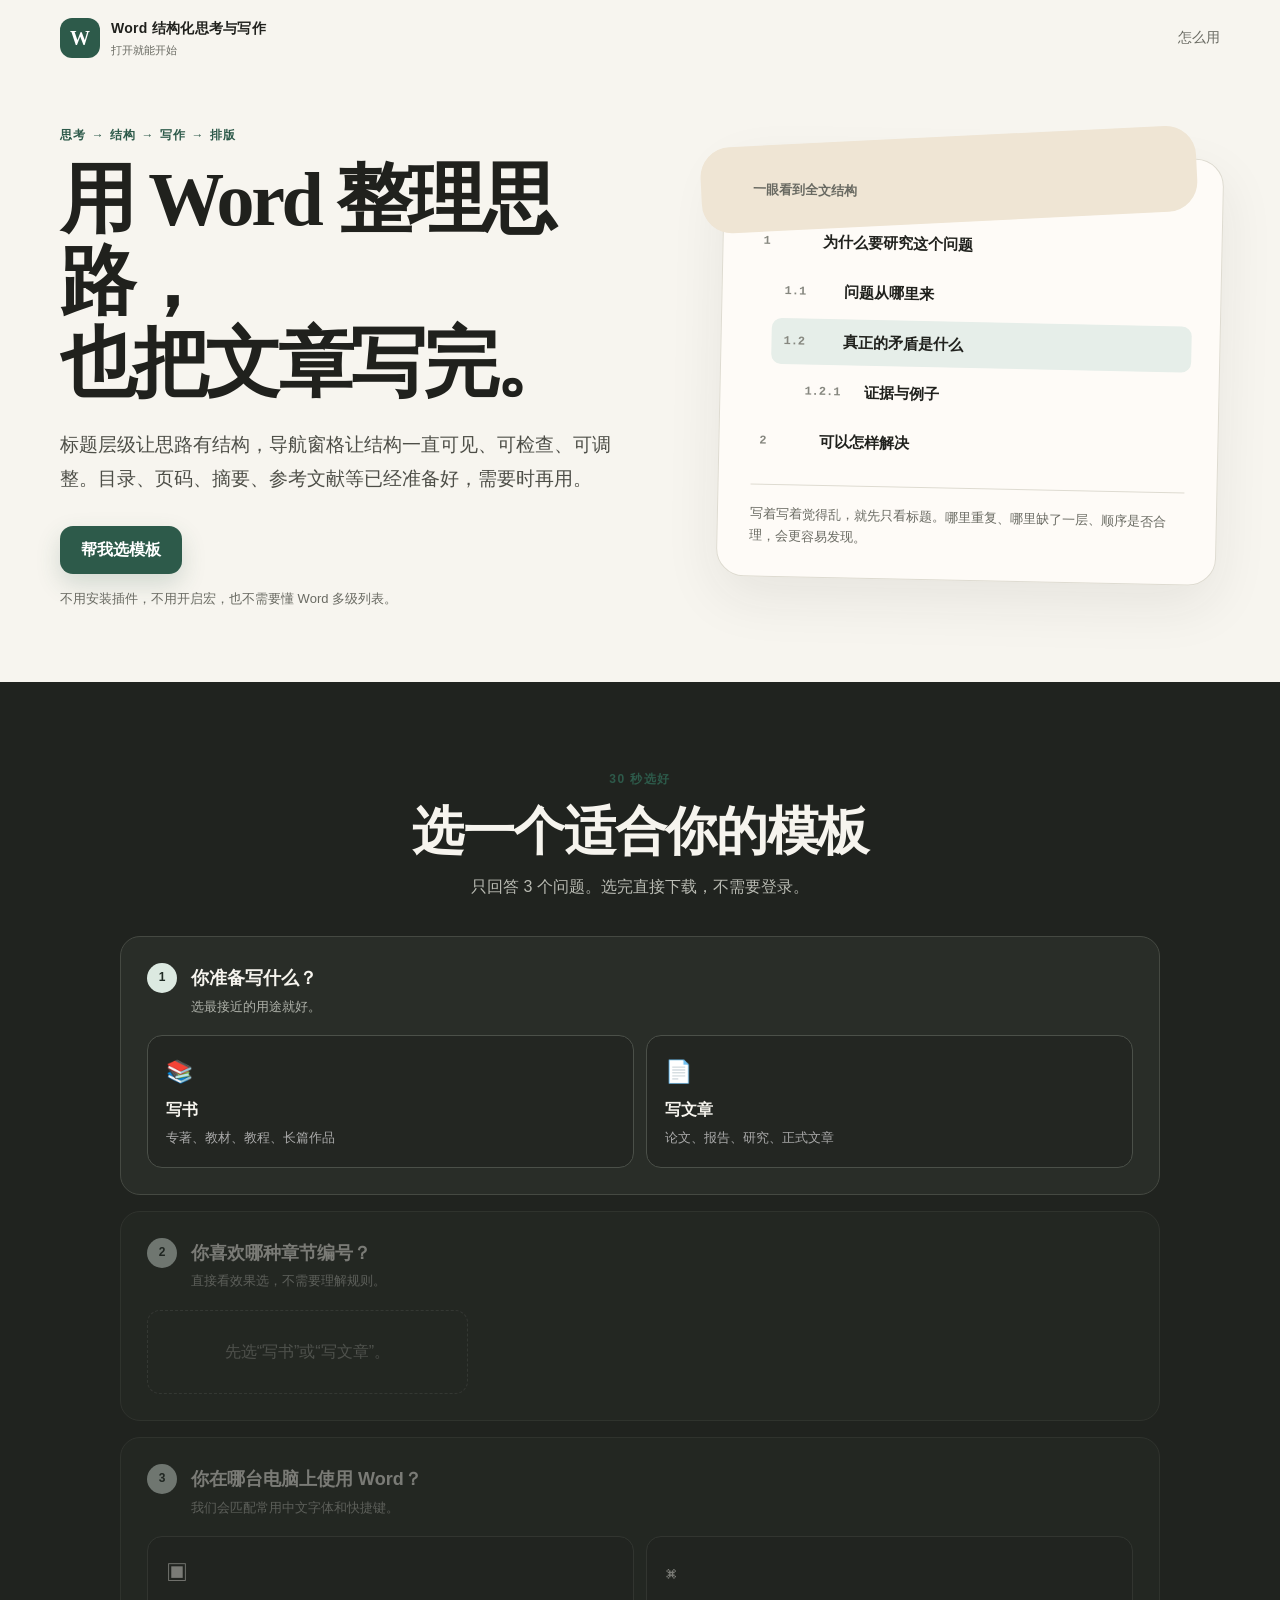
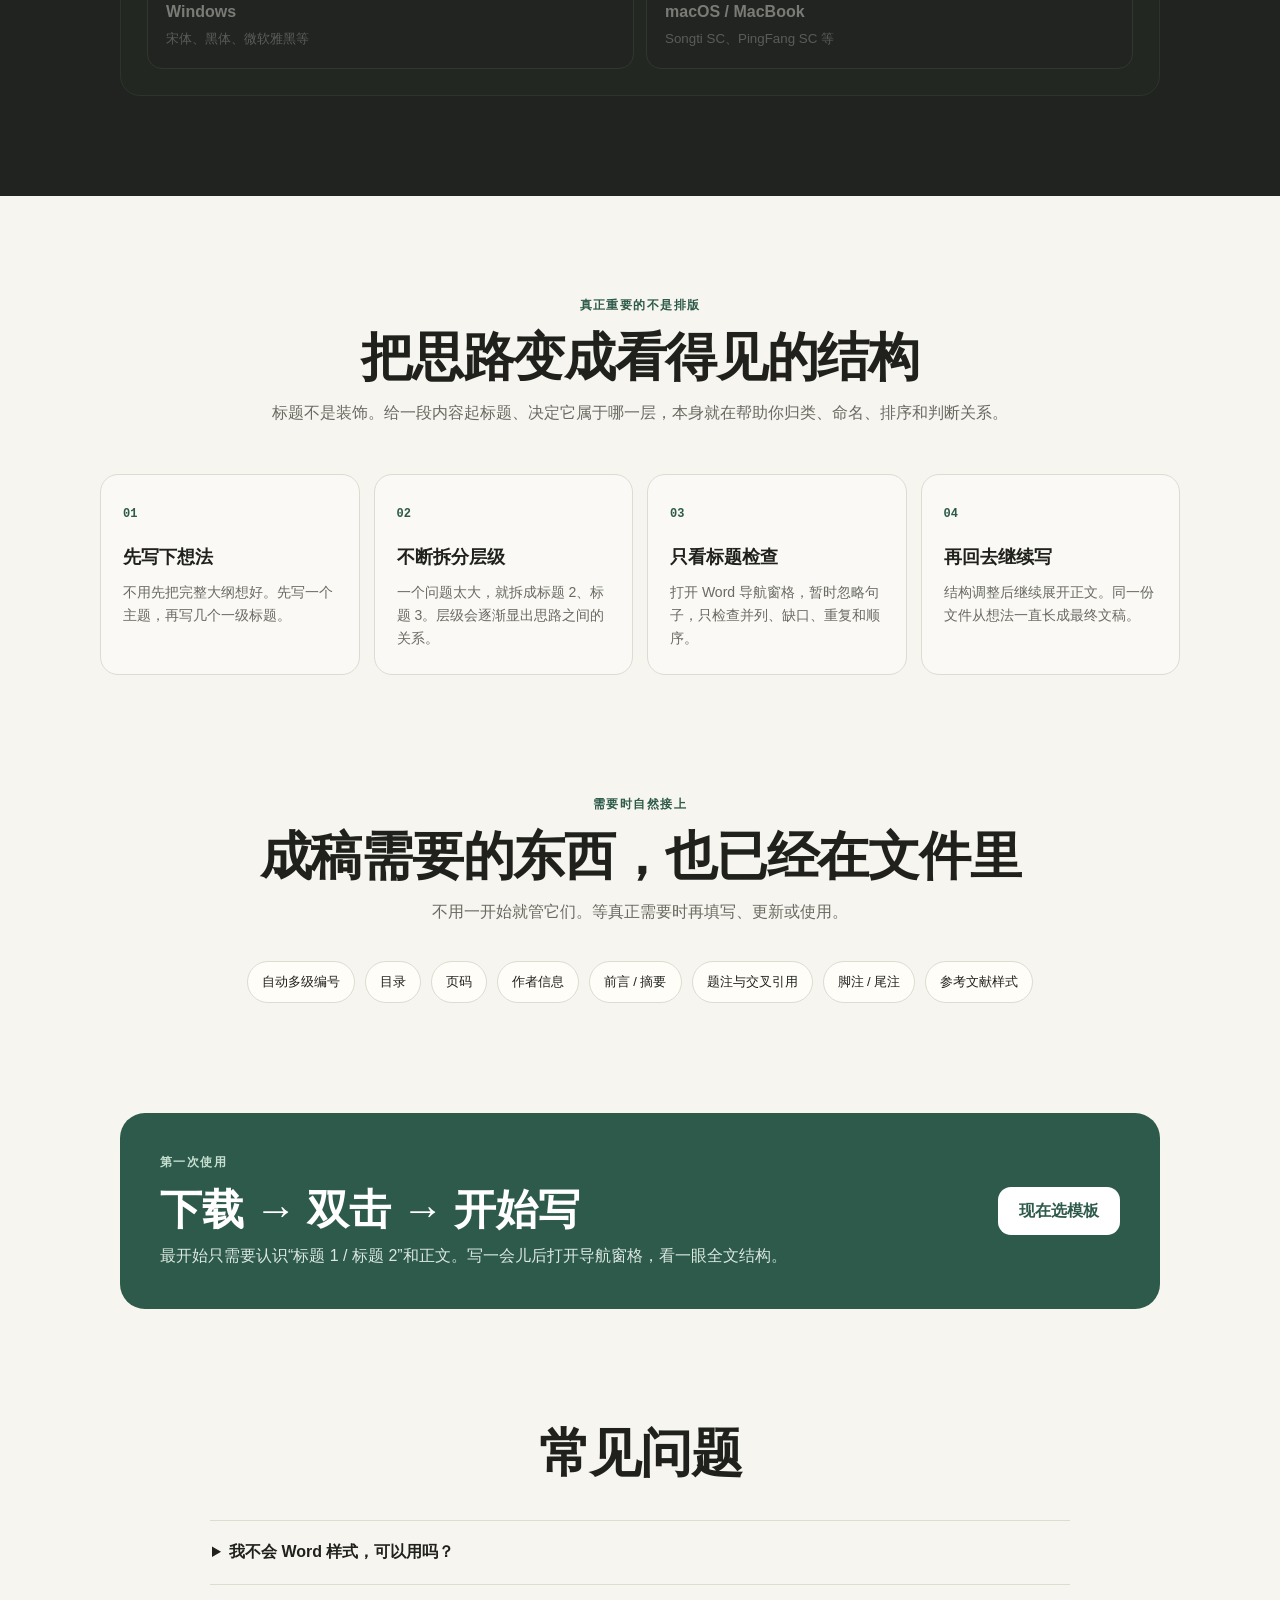
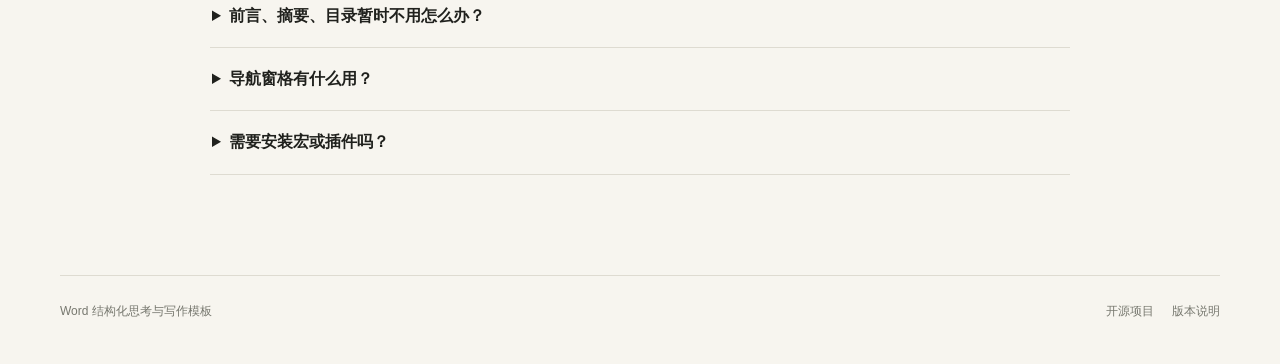
==== site/index.html @ b45fbf21 "Polish ordinary-user homepage layout Keep the homepage focused on one primary action, tighten the he" ====
<!doctype html>
<html lang="zh-CN">
<head>
  <meta charset="utf-8" />
  <meta name="viewport" content="width=device-width, initial-scale=1" />
  <meta name="description" content="用 Word 标题层级组织思路，用导航窗格看清全文结构。选择适合你的中文 Word 写作模板，下载后双击即可使用。" />
  <meta name="theme-color" content="#f7f5ef" />
  <title>Word 结构化思考与写作</title>
  <link rel="stylesheet" href="./styles.css" />
</head>
<body>
  <a class="skip" href="#chooser">跳到模板选择</a>
  <header class="topbar">
    <a class="brand" href="./" aria-label="Word 结构化思考与写作首页">
      <span class="brand-mark">W</span>
      <span><strong>Word 结构化思考与写作</strong><small>打开就能开始</small></span>
    </a>
    <a class="top-link" href="#how">怎么用</a>
  </header>

  <main>
    <section class="hero">
      <div class="hero-copy">
        <p class="eyebrow">思考 → 结构 → 写作 → 排版</p>
        <h1>用 Word 整理思路，<br />也把文章写完。</h1>
        <p class="lead">标题层级让思路有结构，导航窗格让结构一直可见、可检查、可调整。目录、页码、摘要、参考文献等已经准备好，需要时再用。</p>
        <div class="hero-actions">
          <a class="btn primary" href="#chooser">帮我选模板</a>
        </div>
        <p class="micro">不用安装插件，不用开启宏，也不需要懂 Word 多级列表。</p>
      </div>
      <div class="thought-card" aria-label="标题层级示意">
        <div class="tree-title">一眼看到全文结构</div>
        <div class="tree-row level-1"><span>1</span><b>为什么要研究这个问题</b></div>
        <div class="tree-row level-2"><span>1.1</span><b>问题从哪里来</b></div>
        <div class="tree-row level-2 active"><span>1.2</span><b>真正的矛盾是什么</b></div>
        <div class="tree-row level-3"><span>1.2.1</span><b>证据与例子</b></div>
        <div class="tree-row level-1"><span>2</span><b>可以怎样解决</b></div>
        <p>写着写着觉得乱，就先只看标题。哪里重复、哪里缺了一层、顺序是否合理，会更容易发现。</p>
      </div>
    </section>

    <section class="chooser-wrap" id="chooser">
      <div class="section-head">
        <p class="eyebrow">30 秒选好</p>
        <h2>选一个适合你的模板</h2>
        <p>只回答 3 个问题。选完直接下载，不需要登录。</p>
      </div>

      <div class="chooser">
        <section class="step" id="stepType">
          <div class="step-head"><span class="step-no">1</span><div><h3>你准备写什么？</h3><p>选最接近的用途就好。</p></div></div>
          <div class="choice-grid two" id="typeChoices">
            <button class="choice" type="button" data-type="book" aria-pressed="false"><span class="icon">📚</span><strong>写书</strong><small>专著、教材、教程、长篇作品</small></button>
            <button class="choice" type="button" data-type="article" aria-pressed="false"><span class="icon">📄</span><strong>写文章</strong><small>论文、报告、研究、正式文章</small></button>
          </div>
        </section>

        <section class="step locked" id="stepScheme" aria-disabled="true" inert>
          <div class="step-head"><span class="step-no">2</span><div><h3>你喜欢哪种章节编号？</h3><p>直接看效果选，不需要理解规则。</p></div></div>
          <div class="scheme-grid" id="schemeChoices"><div class="placeholder">先选“写书”或“写文章”。</div></div>
        </section>

        <section class="step locked" id="stepOs" aria-disabled="true" inert>
          <div class="step-head"><span class="step-no">3</span><div><h3>你在哪台电脑上使用 Word？</h3><p id="osHint">我们会匹配常用中文字体和快捷键。</p></div></div>
          <div class="choice-grid two" id="osChoices">
            <button class="choice" type="button" data-os="windows" aria-pressed="false" disabled><span class="icon">▣</span><strong>Windows</strong><small>宋体、黑体、微软雅黑等</small></button>
            <button class="choice" type="button" data-os="macos" aria-pressed="false" disabled><span class="icon">⌘</span><strong>macOS / MacBook</strong><small>Songti SC、PingFang SC 等</small></button>
          </div>
        </section>

        <section class="result" id="result" hidden aria-live="polite">
          <div class="result-copy">
            <p class="eyebrow">选好了</p>
            <h3 id="resultTitle"></h3>
            <p class="number-example" id="resultExample"></p>
            <p id="resultDesc"></p>
            <div class="result-actions">
              <a class="btn primary" id="templateDownload" href="#">下载这个模板</a>
              <a class="btn quiet" id="packageDownload" href="#">下载整包</a>
            </div>
            <p class="micro">下载 `.dotx` 后双击，Word 会据此创建一份新的文档，原模板不会被改动。</p>
            <button class="reset" id="resetBtn" type="button">重新选择</button>
          </div>
          <div class="preview"><img id="resultImage" alt="所选编号方式预览" /></div>
        </section>
      </div>
    </section>

    <section class="value" id="how">
      <div class="section-head compact">
        <p class="eyebrow">真正重要的不是排版</p>
        <h2>把思路变成看得见的结构</h2>
        <p>标题不是装饰。给一段内容起标题、决定它属于哪一层，本身就在帮助你归类、命名、排序和判断关系。</p>
      </div>
      <div class="value-grid">
        <article><span>01</span><h3>先写下想法</h3><p>不用先把完整大纲想好。先写一个主题，再写几个一级标题。</p></article>
        <article><span>02</span><h3>不断拆分层级</h3><p>一个问题太大，就拆成标题 2、标题 3。层级会逐渐显出思路之间的关系。</p></article>
        <article><span>03</span><h3>只看标题检查</h3><p>打开 Word 导航窗格，暂时忽略句子，只检查并列、缺口、重复和顺序。</p></article>
        <article><span>04</span><h3>再回去继续写</h3><p>结构调整后继续展开正文。同一份文件从想法一直长成最终文稿。</p></article>
      </div>
    </section>

    <section class="ready">
      <div class="section-head compact">
        <p class="eyebrow">需要时自然接上</p>
        <h2>成稿需要的东西，也已经在文件里</h2>
        <p>不用一开始就管它们。等真正需要时再填写、更新或使用。</p>
      </div>
      <div class="pill-grid">
        <span>自动多级编号</span><span>目录</span><span>页码</span><span>作者信息</span><span>前言 / 摘要</span><span>题注与交叉引用</span><span>脚注 / 尾注</span><span>参考文献样式</span>
      </div>
    </section>

    <section class="start">
      <div class="start-card">
        <div><p class="eyebrow">第一次使用</p><h2>下载 → 双击 → 开始写</h2><p>最开始只需要认识“标题 1 / 标题 2”和正文。写一会儿后打开导航窗格，看一眼全文结构。</p></div>
        <a class="btn primary" href="#chooser">现在选模板</a>
      </div>
    </section>

    <section class="faq">
      <div class="section-head compact"><h2>常见问题</h2></div>
      <details><summary>我不会 Word 样式，可以用吗？</summary><p>可以。模板已经预置标题层级、编号和正文样式。你可以从 Word 的“样式”区域选择标题 1、标题 2，也可以使用模板提供的快捷键。</p></details>
      <details><summary>前言、摘要、目录暂时不用怎么办？</summary><p>先放着即可，不会妨碍正文写作；不需要的文字内容也可以删除。它们采用不会挤进核心标题树的结构方式。</p></details>
      <details><summary>导航窗格有什么用？</summary><p>它会持续显示文档中的标题层级，让你不必来回翻几十页就能看到全局结构。在支持拖动重排的 Word 桌面版本中，还可以直接调整文档部分的位置。</p></details>
      <details><summary>需要安装宏或插件吗？</summary><p>不需要。模板使用 Word 原生 `.dotx` 格式，不包含 VBA 宏。</p></details>
    </section>
  </main>

  <footer>
    <span>Word 结构化思考与写作模板</span>
    <span class="footer-links"><a href="https://github.com/SeekerThinker/word-writing-templates" rel="noreferrer">开源项目</a><a href="https://github.com/SeekerThinker/word-writing-templates/releases/latest" rel="noreferrer">版本说明</a></span>
  </footer>

  <script src="./app.js"></script>
</body>
</html>
---- site/styles.css ----
:root {
  --bg: #f7f5ef;
  --paper: #fffdf8;
  --ink: #20211d;
  --muted: #696a62;
  --line: #dedbd1;
  --accent: #2d5a4a;
  --accent-soft: #e6eee9;
  --warm: #efe5d4;
  --shadow: 0 20px 55px rgba(38, 39, 33, .08);
  --radius: 22px;
}

* { box-sizing: border-box; }
html { scroll-behavior: smooth; }
body {
  margin: 0;
  color: var(--ink);
  background: var(--bg);
  font-family: -apple-system, BlinkMacSystemFont, "Segoe UI", "PingFang SC", "Hiragino Sans GB", "Microsoft YaHei", sans-serif;
  line-height: 1.65;
  -webkit-font-smoothing: antialiased;
}
a { color: inherit; }
button, a { -webkit-tap-highlight-color: transparent; }
button { font: inherit; color: inherit; }

.skip {
  position: absolute;
  left: -9999px;
  top: 8px;
  z-index: 20;
  padding: 8px 12px;
  border-radius: 8px;
  background: var(--ink);
  color: white;
}
.skip:focus { left: 8px; }

.topbar {
  width: min(1160px, calc(100% - 40px));
  margin: 0 auto;
  min-height: 76px;
  display: flex;
  align-items: center;
  justify-content: space-between;
  gap: 24px;
}
.brand {
  display: inline-flex;
  align-items: center;
  gap: 11px;
  text-decoration: none;
}
.brand-mark {
  width: 40px;
  height: 40px;
  display: grid;
  place-items: center;
  border-radius: 12px;
  background: var(--accent);
  color: white;
  font: 700 20px/1 Georgia, serif;
}
.brand strong, .brand small { display: block; }
.brand strong { font-size: 14px; letter-spacing: .02em; }
.brand small { color: var(--muted); font-size: 11px; margin-top: 1px; }
.top-link { color: var(--muted); text-decoration: none; font-size: 14px; }
.top-link:hover { color: var(--ink); }

main { overflow: hidden; }
.hero {
  width: min(1160px, calc(100% - 40px));
  margin: 42px auto 64px;
  min-height: 500px;
  display: grid;
  grid-template-columns: minmax(0, 1.08fr) minmax(380px, .92fr);
  gap: 72px;
  align-items: center;
}
.eyebrow {
  margin: 0 0 12px;
  color: var(--accent);
  font-size: 12px;
  font-weight: 750;
  letter-spacing: .12em;
  text-transform: uppercase;
}
h1, h2, h3, p { margin-top: 0; }
h1 {
  margin-bottom: 24px;
  font-family: Georgia, "Songti SC", "STSong", serif;
  font-size: clamp(46px, 6vw, 76px);
  line-height: 1.08;
  letter-spacing: -.045em;
  font-weight: 650;
}
.lead {
  max-width: 660px;
  margin-bottom: 30px;
  color: #4d4e47;
  font-size: 19px;
  line-height: 1.8;
}
.hero-actions, .result-actions {
  display: flex;
  flex-wrap: wrap;
  gap: 12px;
  align-items: center;
}
.btn {
  display: inline-flex;
  align-items: center;
  justify-content: center;
  min-height: 48px;
  padding: 0 20px;
  border-radius: 13px;
  border: 1px solid transparent;
  font-weight: 700;
  text-decoration: none;
  transition: transform .16s ease, box-shadow .16s ease, background .16s ease;
}
.btn:hover { transform: translateY(-1px); }
.btn.primary { background: var(--accent); color: white; box-shadow: 0 10px 25px rgba(45, 90, 74, .18); }
.btn.quiet { border-color: var(--line); background: rgba(255,255,255,.45); }
.micro { margin: 14px 0 0; color: var(--muted); font-size: 13px; }

.thought-card {
  position: relative;
  padding: 28px;
  border: 1px solid var(--line);
  border-radius: 28px;
  background: rgba(255,253,248,.86);
  box-shadow: var(--shadow);
  transform: rotate(1.2deg);
}
.thought-card::before {
  content: "";
  position: absolute;
  inset: -18px 26px auto -24px;
  height: 86px;
  border-radius: 30px;
  background: var(--warm);
  z-index: -1;
  transform: rotate(-4deg);
}
.tree-title { margin-bottom: 18px; color: var(--muted); font-size: 13px; font-weight: 700; }
.tree-row {
  display: grid;
  grid-template-columns: 52px 1fr;
  gap: 8px;
  align-items: center;
  min-height: 46px;
  padding: 5px 12px;
  margin: 4px 0;
  border-radius: 10px;
}
.tree-row span { color: #86877f; font: 600 12px/1.3 ui-monospace, SFMono-Regular, Menlo, Consolas, monospace; }
.tree-row b { font-size: 15px; font-weight: 650; }
.tree-row.level-2 { margin-left: 22px; }
.tree-row.level-3 { margin-left: 44px; }
.tree-row.active { background: var(--accent-soft); }
.thought-card > p { margin: 20px 4px 2px; padding-top: 18px; border-top: 1px solid var(--line); color: var(--muted); font-size: 13px; }

.chooser-wrap {
  padding: 88px 20px 100px;
  background: #20231f;
  color: #f6f4ee;
}
.section-head { width: min(1000px, 100%); margin: 0 auto 36px; text-align: center; }
.section-head h2 {
  margin-bottom: 12px;
  font-family: Georgia, "Songti SC", "STSong", serif;
  font-size: clamp(34px, 5vw, 52px);
  line-height: 1.15;
  letter-spacing: -.025em;
}
.section-head > p:last-child { color: #b9bbb3; }
.section-head.compact { width: min(820px, 100%); }
.value .section-head > p:last-child, .ready .section-head > p:last-child, .faq .section-head > p:last-child { color: var(--muted); }

.chooser {
  width: min(1040px, 100%);
  margin: 0 auto;
  display: grid;
  gap: 16px;
}
.step, .result {
  padding: 26px;
  border: 1px solid #454942;
  border-radius: 20px;
  background: #292d28;
}
.step.locked { opacity: .42; }
.step.locked button:disabled { opacity: 1; cursor: default; }
.step-head { display: flex; gap: 14px; align-items: flex-start; margin-bottom: 18px; }
.step-no {
  width: 30px; height: 30px; flex: 0 0 30px;
  display: grid; place-items: center;
  border-radius: 50%;
  color: #1f2a24; background: #dce9e1;
  font-weight: 800; font-size: 12px;
}
.step-head h3 { margin: 1px 0 2px; font-size: 18px; }
.step-head p { margin: 0; color: #aeb1a9; font-size: 13px; }
.choice-grid { display: grid; gap: 12px; }
.choice-grid.two { grid-template-columns: repeat(2, 1fr); }
.choice {
  min-height: 104px;
  padding: 18px;
  border: 1px solid #4b5049;
  border-radius: 15px;
  background: #232622;
  text-align: left;
  cursor: pointer;
}
.choice:hover { border-color: #748279; }
.choice.selected { border-color: #a8cbb9; background: #2e3b34; box-shadow: inset 0 0 0 1px #a8cbb9; }
.choice .icon { display: block; margin-bottom: 7px; font-size: 22px; }
.choice strong, .choice small { display: block; }
.choice small { color: #aaa; margin-top: 3px; }

.scheme-grid { display: grid; grid-template-columns: repeat(3, 1fr); gap: 12px; }
.scheme {
  position: relative;
  overflow: hidden;
  padding: 0;
  border: 1px solid #4b5049;
  border-radius: 15px;
  background: #232622;
  text-align: left;
  cursor: pointer;
}
.scheme:hover { border-color: #748279; }
.scheme.selected { border-color: #a8cbb9; box-shadow: inset 0 0 0 1px #a8cbb9; }
.scheme img { width: 100%; height: 150px; object-fit: cover; object-position: top; display: block; background: #fff; }
.scheme-copy { display: block; padding: 15px; }
.scheme strong, .scheme code, .scheme small { display: block; }
.scheme code { margin-top: 7px; color: #c5ddcf; font-size: 12px; white-space: normal; }
.scheme small { margin-top: 8px; color: #aaa; line-height: 1.5; }
.recommend {
  position: absolute; top: 10px; right: 10px; z-index: 2;
  padding: 3px 8px; border-radius: 999px;
  background: #2d5a4a; color: white; font-size: 10px; font-weight: 800;
}
.placeholder { padding: 28px; border: 1px dashed #51554f; border-radius: 13px; color: #8e918a; text-align: center; }

.result {
  display: grid;
  grid-template-columns: 1.15fr .85fr;
  gap: 30px;
  align-items: center;
  border-color: #708177;
  background: #313831;
}
.result[hidden] { display: none; }
.result h3 { margin-bottom: 8px; font-size: 28px; }
.number-example { color: #c9dfd3; font: 650 15px/1.5 ui-monospace, SFMono-Regular, Menlo, Consolas, monospace; }
.result-copy > p:not(.eyebrow):not(.number-example):not(.micro) { color: #ccd0c8; }
.result .btn.primary { background: #e7f0ea; color: #213027; box-shadow: none; }
.result .btn.quiet { color: white; border-color: #68736b; background: transparent; }
.preview { overflow: hidden; border-radius: 15px; background: white; }
.preview img { display: block; width: 100%; max-height: 300px; object-fit: cover; object-position: top; }
.reset { margin-top: 18px; padding: 0; border: 0; background: transparent; color: #aeb6b0; cursor: pointer; text-decoration: underline; }

.value, .ready, .faq { padding: 100px 20px; }
.value-grid {
  width: min(1080px, 100%);
  margin: 48px auto 0;
  display: grid;
  grid-template-columns: repeat(4, 1fr);
  gap: 14px;
}
.value-grid article {
  padding: 24px 22px;
  border: 1px solid var(--line);
  border-radius: 18px;
  background: rgba(255,255,255,.34);
}
.value-grid article > span { color: var(--accent); font: 700 12px/1 ui-monospace, monospace; }
.value-grid h3 { margin: 18px 0 8px; font-size: 18px; }
.value-grid p { margin-bottom: 0; color: var(--muted); font-size: 14px; }

.ready { padding-top: 20px; }
.pill-grid {
  width: min(900px, 100%);
  margin: 34px auto 0;
  display: flex;
  flex-wrap: wrap;
  justify-content: center;
  gap: 10px;
}
.pill-grid span { padding: 9px 14px; border: 1px solid var(--line); border-radius: 999px; background: var(--paper); font-size: 13px; }

.start { padding: 10px 20px 100px; }
.start-card {
  width: min(1040px, 100%);
  margin: 0 auto;
  padding: 40px;
  display: flex;
  align-items: center;
  justify-content: space-between;
  gap: 32px;
  border-radius: 25px;
  background: var(--accent);
  color: white;
}
.start-card .eyebrow { color: #c6dfd3; }
.start-card h2 { margin-bottom: 8px; font: 650 clamp(28px, 4vw, 42px)/1.2 Georgia, "Songti SC", serif; }
.start-card p:last-child { max-width: 680px; margin-bottom: 0; color: #dbe8e1; }
.start-card .btn.primary { flex: 0 0 auto; background: white; color: var(--accent); box-shadow: none; }

.faq { padding-top: 15px; width: min(900px, 100%); margin: 0 auto; }
.faq details { border-top: 1px solid var(--line); }
.faq details:last-child { border-bottom: 1px solid var(--line); }
.faq summary { padding: 18px 2px; cursor: pointer; font-weight: 700; }
.faq details p { padding: 0 2px 18px; margin: 0; color: var(--muted); }

footer {
  width: min(1160px, calc(100% - 40px));
  margin: 0 auto;
  padding: 26px 0 42px;
  display: flex;
  justify-content: space-between;
  gap: 16px;
  border-top: 1px solid var(--line);
  color: #77786f;
  font-size: 12px;
}
.footer-links { display: flex; gap: 18px; }
.footer-links a { color: inherit; text-decoration: none; }
.footer-links a:hover { color: var(--ink); }

@media (max-width: 880px) {
  .hero { grid-template-columns: 1fr; gap: 36px; margin-top: 28px; margin-bottom: 52px; }
  .thought-card { transform: none; }
  .scheme-grid { grid-template-columns: 1fr; }
  .scheme { display: grid; grid-template-columns: 150px 1fr; }
  .scheme img { height: 100%; min-height: 130px; }
  .result { grid-template-columns: 1fr; }
  .value-grid { grid-template-columns: repeat(2, 1fr); }
}

@media (max-width: 600px) {
  .topbar { width: min(100% - 28px, 1160px); min-height: 68px; }
  .brand strong { font-size: 13px; }
  .top-link { display: none; }
  .hero { width: min(100% - 28px, 1160px); margin-bottom: 48px; }
  h1 { font-size: clamp(38px, 11.5vw, 45px); }
  .lead { font-size: 17px; }
  .hero-actions .btn { width: 100%; }
  .thought-card { padding: 20px 15px; }
  .tree-row { grid-template-columns: 45px 1fr; padding-left: 8px; padding-right: 8px; }
  .tree-row.level-2 { margin-left: 12px; }
  .tree-row.level-3 { margin-left: 24px; }
  .chooser-wrap, .value, .ready, .faq { padding-left: 14px; padding-right: 14px; }
  .step, .result { padding: 20px 15px; }
  .choice-grid.two { grid-template-columns: 1fr; }
  .scheme { grid-template-columns: 112px 1fr; }
  .scheme-copy { padding: 12px; }
  .value-grid { grid-template-columns: 1fr; }
  .start { padding-left: 14px; padding-right: 14px; }
  .start-card { padding: 28px 22px; align-items: stretch; flex-direction: column; }
  .start-card .btn { width: 100%; }
  footer { flex-direction: column; width: min(100% - 28px, 1160px); }
}

@media (prefers-reduced-motion: reduce) {
  html { scroll-behavior: auto; }
  *, *::before, *::after { transition: none !important; }
}
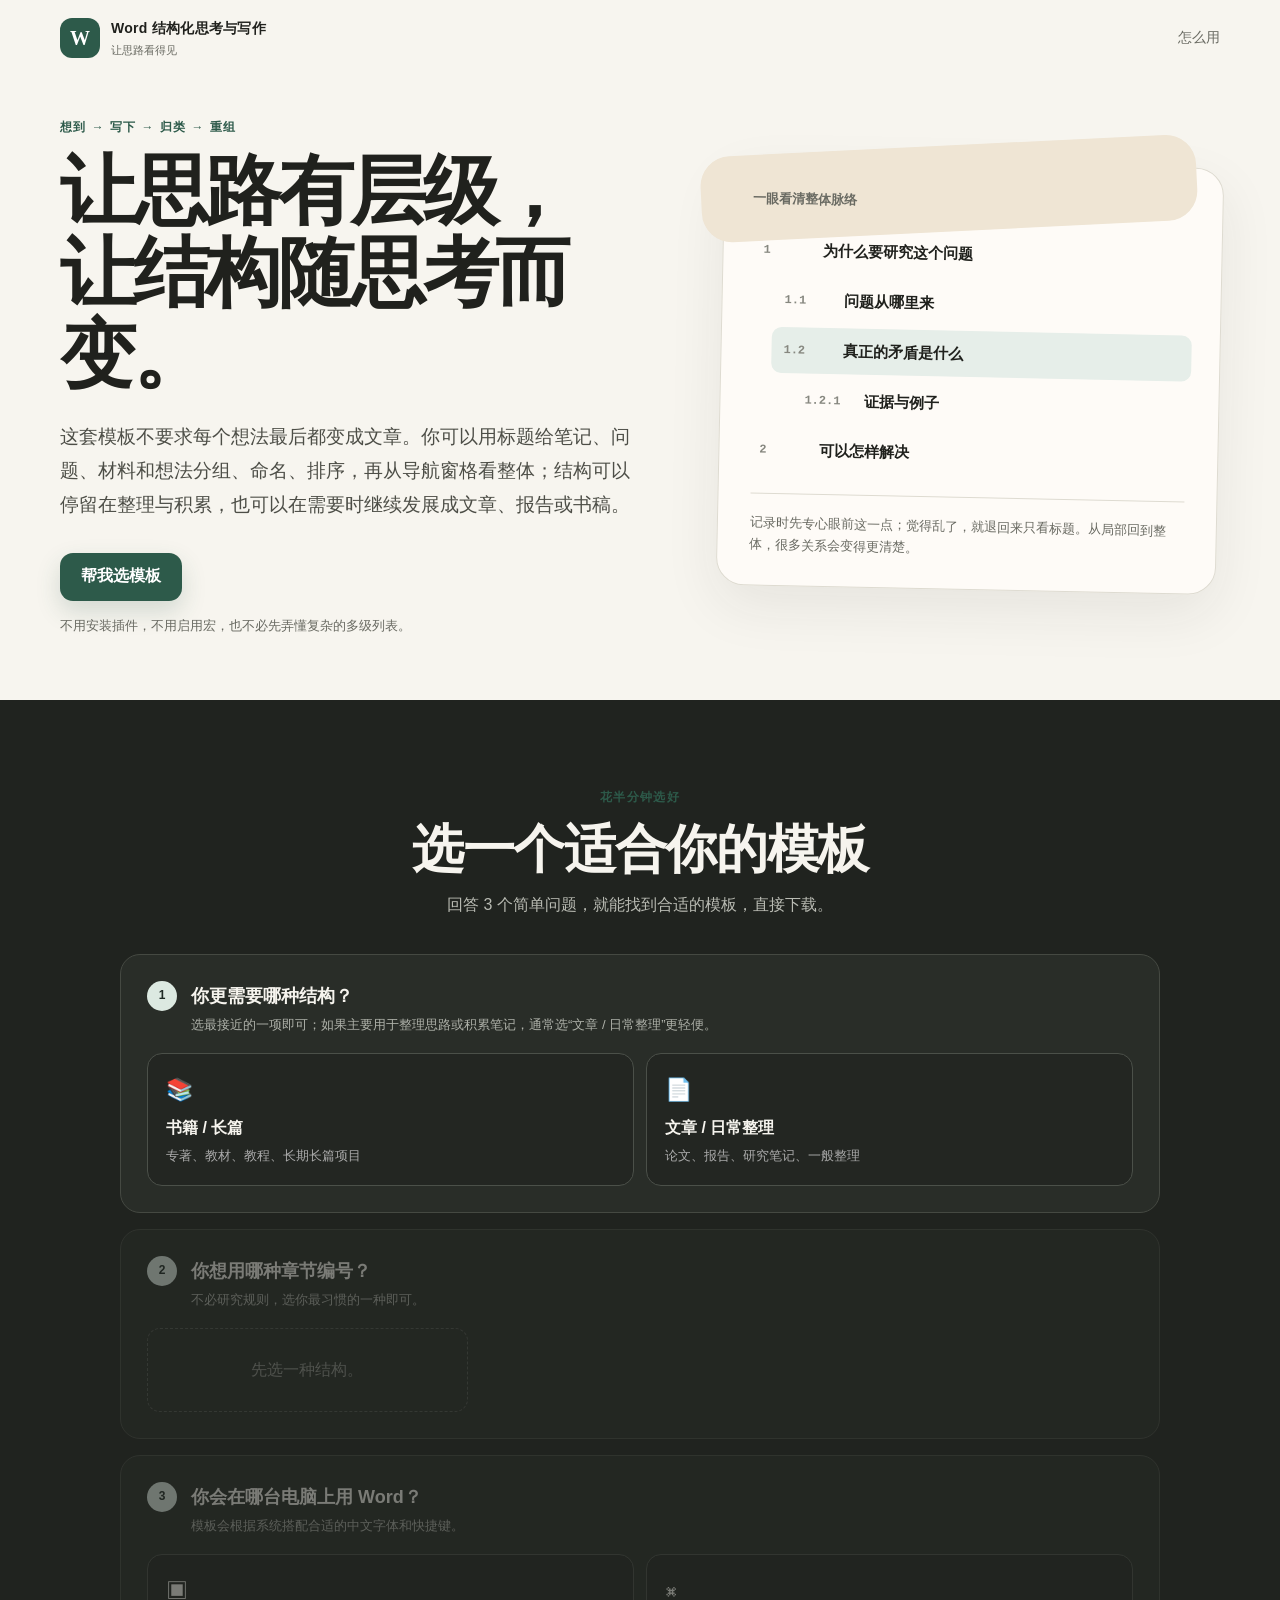
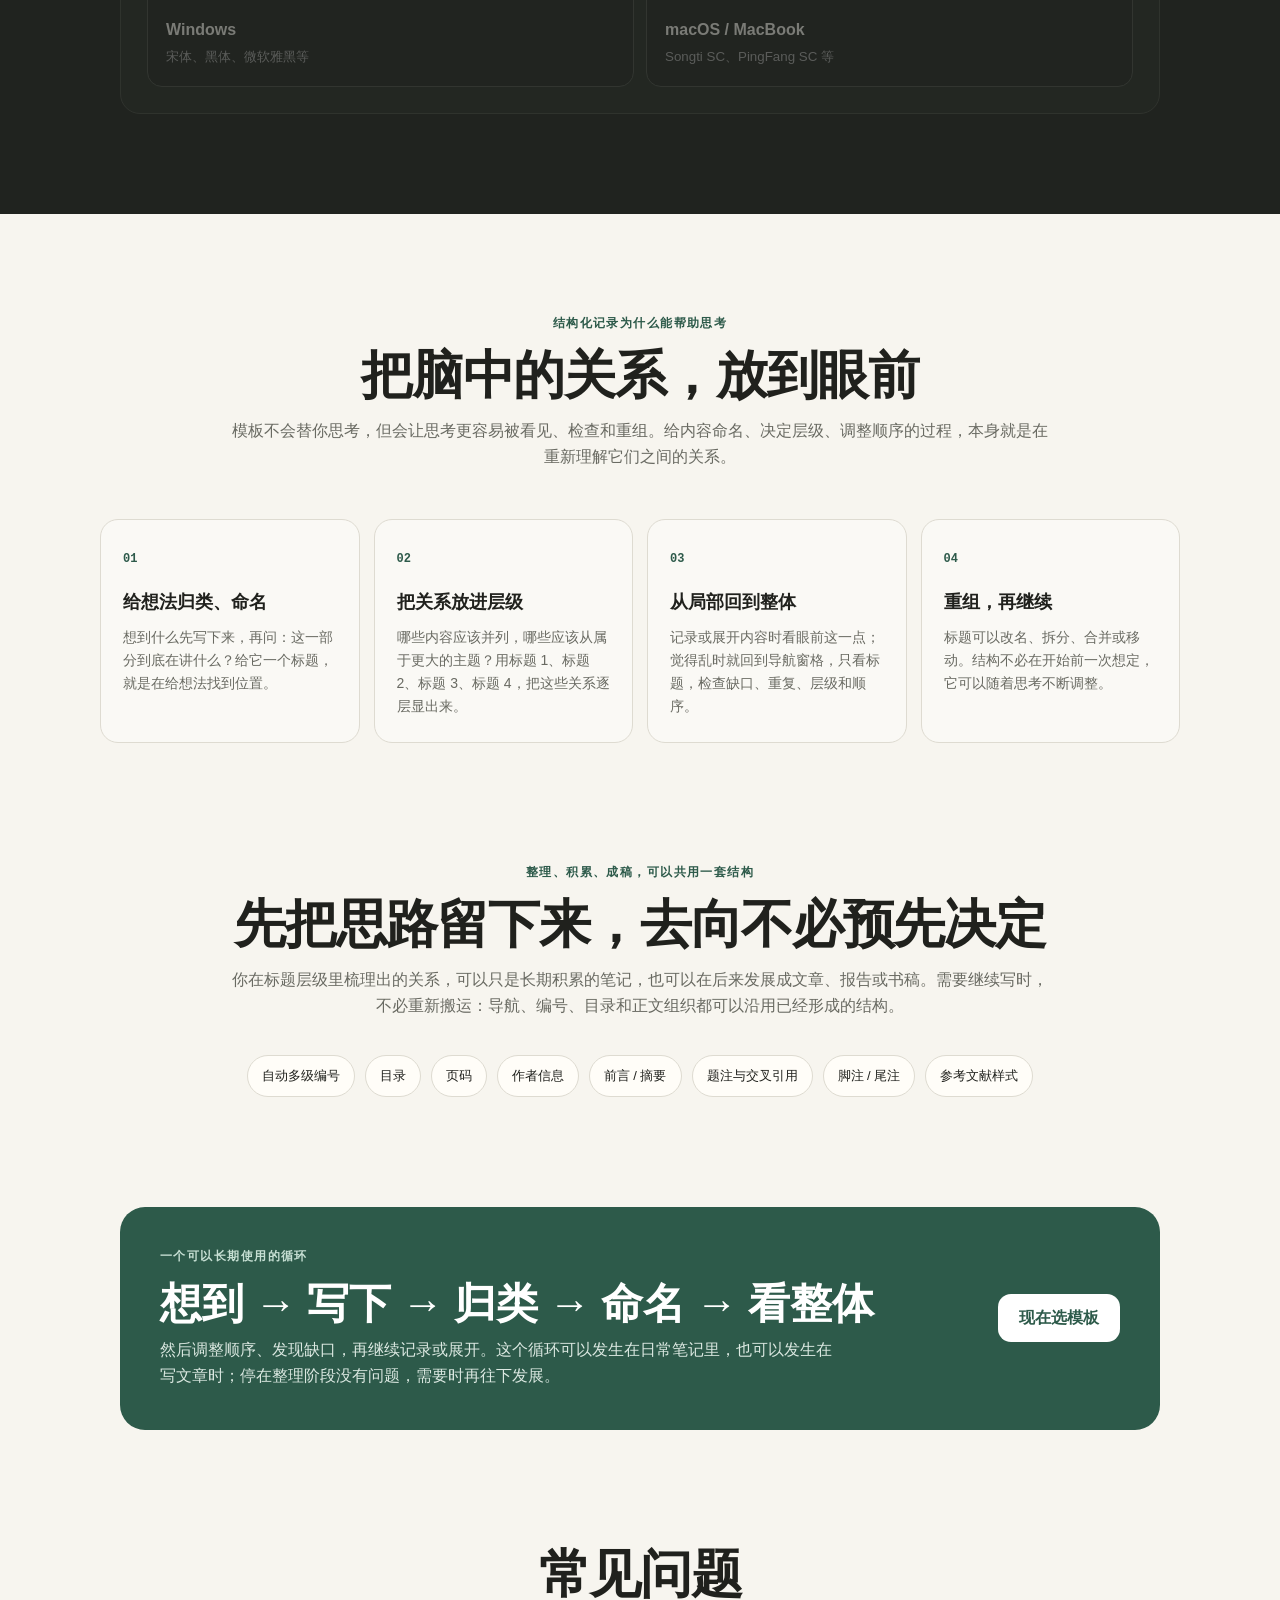
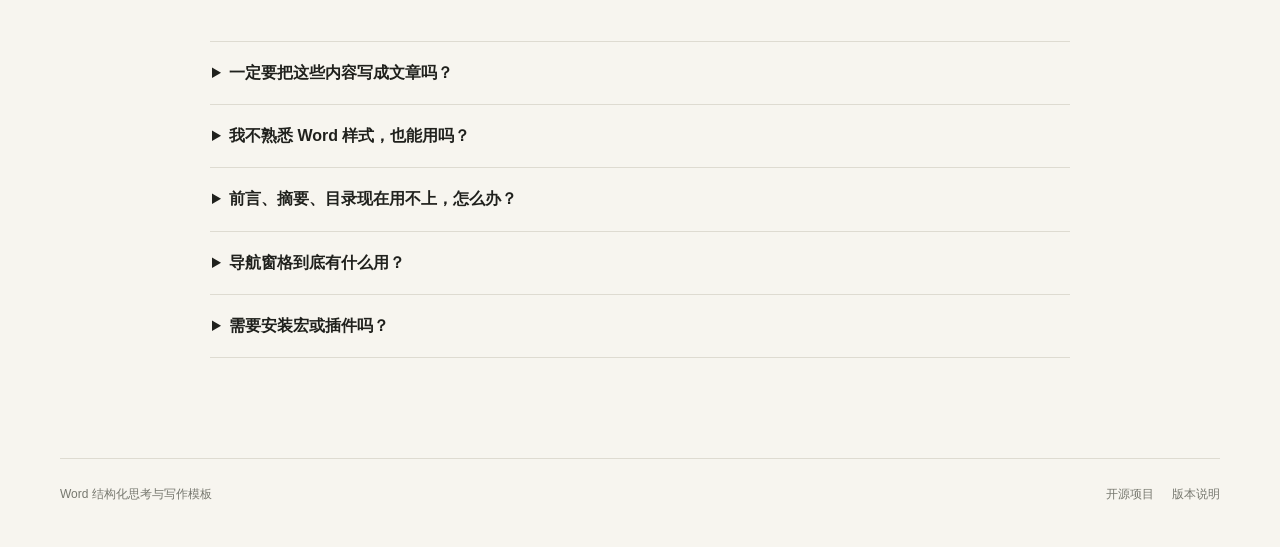
==== commit 799ded3f: "Align homepage with open-ended structured thinking" ====
--- a/site/index.html
+++ b/site/index.html
@@ -3,7 +3,7 @@
 <head>
   <meta charset="utf-8" />
   <meta name="viewport" content="width=device-width, initial-scale=1" />
-  <meta name="description" content="用 Word 标题层级组织思路，用导航窗格看清全文结构。选择适合你的中文 Word 写作模板，下载后双击即可使用。" />
+  <meta name="description" content="借助 Word 的标题层级与导航窗格，让思考的结构可见、可检查、可重组。可以用来整理思路、积累笔记，也可以在需要时继续发展成文章、报告或书稿。" />
   <meta name="theme-color" content="#f7f5ef" />
   <title>Word 结构化思考与写作</title>
   <link rel="stylesheet" href="./styles.css" />
@@ -13,7 +13,7 @@
   <header class="topbar">
     <a class="brand" href="./" aria-label="Word 结构化思考与写作首页">
       <span class="brand-mark">W</span>
-      <span><strong>Word 结构化思考与写作</strong><small>打开就能开始</small></span>
+      <span><strong>Word 结构化思考与写作</strong><small>让思路看得见</small></span>
     </a>
     <a class="top-link" href="#how">怎么用</a>
   </header>
@@ -21,48 +21,48 @@
   <main>
     <section class="hero">
       <div class="hero-copy">
-        <p class="eyebrow">思考 → 结构 → 写作 → 排版</p>
-        <h1>用 Word 整理思路，<br />也把文章写完。</h1>
-        <p class="lead">标题层级让思路有结构，导航窗格让结构一直可见、可检查、可调整。目录、页码、摘要、参考文献等已经准备好，需要时再用。</p>
+        <p class="eyebrow">想到 → 写下 → 归类 → 重组</p>
+        <h1>让思路有层级，<br />让结构随思考而变。</h1>
+        <p class="lead">这套模板不要求每个想法最后都变成文章。你可以用标题给笔记、问题、材料和想法分组、命名、排序，再从导航窗格看整体；结构可以停留在整理与积累，也可以在需要时继续发展成文章、报告或书稿。</p>
         <div class="hero-actions">
           <a class="btn primary" href="#chooser">帮我选模板</a>
         </div>
-        <p class="micro">不用安装插件，不用开启宏，也不需要懂 Word 多级列表。</p>
+        <p class="micro">不用安装插件，不用启用宏，也不必先弄懂复杂的多级列表。</p>
       </div>
       <div class="thought-card" aria-label="标题层级示意">
-        <div class="tree-title">一眼看到全文结构</div>
+        <div class="tree-title">一眼看清整体脉络</div>
         <div class="tree-row level-1"><span>1</span><b>为什么要研究这个问题</b></div>
         <div class="tree-row level-2"><span>1.1</span><b>问题从哪里来</b></div>
         <div class="tree-row level-2 active"><span>1.2</span><b>真正的矛盾是什么</b></div>
         <div class="tree-row level-3"><span>1.2.1</span><b>证据与例子</b></div>
         <div class="tree-row level-1"><span>2</span><b>可以怎样解决</b></div>
-        <p>写着写着觉得乱，就先只看标题。哪里重复、哪里缺了一层、顺序是否合理，会更容易发现。</p>
+        <p>记录时先专心眼前这一点；觉得乱了，就退回来只看标题。从局部回到整体，很多关系会变得更清楚。</p>
       </div>
     </section>
 
     <section class="chooser-wrap" id="chooser">
       <div class="section-head">
-        <p class="eyebrow">30 秒选好</p>
+        <p class="eyebrow">花半分钟选好</p>
         <h2>选一个适合你的模板</h2>
-        <p>只回答 3 个问题。选完直接下载，不需要登录。</p>
+        <p>回答 3 个简单问题，就能找到合适的模板，直接下载。</p>
       </div>
 
       <div class="chooser">
         <section class="step" id="stepType">
-          <div class="step-head"><span class="step-no">1</span><div><h3>你准备写什么？</h3><p>选最接近的用途就好。</p></div></div>
+          <div class="step-head"><span class="step-no">1</span><div><h3>你更需要哪种结构？</h3><p>选最接近的一项即可；如果主要用于整理思路或积累笔记，通常选“文章 / 日常整理”更轻便。</p></div></div>
           <div class="choice-grid two" id="typeChoices">
-            <button class="choice" type="button" data-type="book" aria-pressed="false"><span class="icon">📚</span><strong>写书</strong><small>专著、教材、教程、长篇作品</small></button>
-            <button class="choice" type="button" data-type="article" aria-pressed="false"><span class="icon">📄</span><strong>写文章</strong><small>论文、报告、研究、正式文章</small></button>
+            <button class="choice" type="button" data-type="book" aria-pressed="false"><span class="icon">📚</span><strong>书籍 / 长篇</strong><small>专著、教材、教程、长期长篇项目</small></button>
+            <button class="choice" type="button" data-type="article" aria-pressed="false"><span class="icon">📄</span><strong>文章 / 日常整理</strong><small>论文、报告、研究笔记、一般整理</small></button>
           </div>
         </section>
 
         <section class="step locked" id="stepScheme" aria-disabled="true" inert>
-          <div class="step-head"><span class="step-no">2</span><div><h3>你喜欢哪种章节编号？</h3><p>直接看效果选，不需要理解规则。</p></div></div>
-          <div class="scheme-grid" id="schemeChoices"><div class="placeholder">先选“写书”或“写文章”。</div></div>
+          <div class="step-head"><span class="step-no">2</span><div><h3>你想用哪种章节编号？</h3><p>不必研究规则，选你最习惯的一种即可。</p></div></div>
+          <div class="scheme-grid" id="schemeChoices"><div class="placeholder">先选一种结构。</div></div>
         </section>
 
         <section class="step locked" id="stepOs" aria-disabled="true" inert>
-          <div class="step-head"><span class="step-no">3</span><div><h3>你在哪台电脑上使用 Word？</h3><p id="osHint">我们会匹配常用中文字体和快捷键。</p></div></div>
+          <div class="step-head"><span class="step-no">3</span><div><h3>你会在哪台电脑上用 Word？</h3><p id="osHint">模板会根据系统搭配合适的中文字体和快捷键。</p></div></div>
           <div class="choice-grid two" id="osChoices">
             <button class="choice" type="button" data-os="windows" aria-pressed="false" disabled><span class="icon">▣</span><strong>Windows</strong><small>宋体、黑体、微软雅黑等</small></button>
             <button class="choice" type="button" data-os="macos" aria-pressed="false" disabled><span class="icon">⌘</span><strong>macOS / MacBook</strong><small>Songti SC、PingFang SC 等</small></button>
@@ -79,7 +79,7 @@
               <a class="btn primary" id="templateDownload" href="#">下载这个模板</a>
               <a class="btn quiet" id="packageDownload" href="#">下载整包</a>
             </div>
-            <p class="micro">下载 `.dotx` 后双击，Word 会据此创建一份新的文档，原模板不会被改动。</p>
+            <p class="micro">下载 `.dotx` 后双击即可使用。Word 会以它为模板新建一份文档，原模板保持不变。</p>
             <button class="reset" id="resetBtn" type="button">重新选择</button>
           </div>
           <div class="preview"><img id="resultImage" alt="所选编号方式预览" /></div>
@@ -89,23 +89,23 @@
 
     <section class="value" id="how">
       <div class="section-head compact">
-        <p class="eyebrow">真正重要的不是排版</p>
-        <h2>把思路变成看得见的结构</h2>
-        <p>标题不是装饰。给一段内容起标题、决定它属于哪一层，本身就在帮助你归类、命名、排序和判断关系。</p>
+        <p class="eyebrow">结构化记录为什么能帮助思考</p>
+        <h2>把脑中的关系，放到眼前</h2>
+        <p>模板不会替你思考，但会让思考更容易被看见、检查和重组。给内容命名、决定层级、调整顺序的过程，本身就是在重新理解它们之间的关系。</p>
       </div>
       <div class="value-grid">
-        <article><span>01</span><h3>先写下想法</h3><p>不用先把完整大纲想好。先写一个主题，再写几个一级标题。</p></article>
-        <article><span>02</span><h3>不断拆分层级</h3><p>一个问题太大，就拆成标题 2、标题 3。层级会逐渐显出思路之间的关系。</p></article>
-        <article><span>03</span><h3>只看标题检查</h3><p>打开 Word 导航窗格，暂时忽略句子，只检查并列、缺口、重复和顺序。</p></article>
-        <article><span>04</span><h3>再回去继续写</h3><p>结构调整后继续展开正文。同一份文件从想法一直长成最终文稿。</p></article>
+        <article><span>01</span><h3>给想法归类、命名</h3><p>想到什么先写下来，再问：这一部分到底在讲什么？给它一个标题，就是在给想法找到位置。</p></article>
+        <article><span>02</span><h3>把关系放进层级</h3><p>哪些内容应该并列，哪些应该从属于更大的主题？用标题 1、标题 2、标题 3、标题 4，把这些关系逐层显出来。</p></article>
+        <article><span>03</span><h3>从局部回到整体</h3><p>记录或展开内容时看眼前这一点；觉得乱时就回到导航窗格，只看标题，检查缺口、重复、层级和顺序。</p></article>
+        <article><span>04</span><h3>重组，再继续</h3><p>标题可以改名、拆分、合并或移动。结构不必在开始前一次想定，它可以随着思考不断调整。</p></article>
       </div>
     </section>
 
     <section class="ready">
       <div class="section-head compact">
-        <p class="eyebrow">需要时自然接上</p>
-        <h2>成稿需要的东西，也已经在文件里</h2>
-        <p>不用一开始就管它们。等真正需要时再填写、更新或使用。</p>
+        <p class="eyebrow">整理、积累、成稿，可以共用一套结构</p>
+        <h2>先把思路留下来，去向不必预先决定</h2>
+        <p>你在标题层级里梳理出的关系，可以只是长期积累的笔记，也可以在后来发展成文章、报告或书稿。需要继续写时，不必重新搬运：导航、编号、目录和正文组织都可以沿用已经形成的结构。</p>
       </div>
       <div class="pill-grid">
         <span>自动多级编号</span><span>目录</span><span>页码</span><span>作者信息</span><span>前言 / 摘要</span><span>题注与交叉引用</span><span>脚注 / 尾注</span><span>参考文献样式</span>
@@ -114,17 +114,18 @@
 
     <section class="start">
       <div class="start-card">
-        <div><p class="eyebrow">第一次使用</p><h2>下载 → 双击 → 开始写</h2><p>最开始只需要认识“标题 1 / 标题 2”和正文。写一会儿后打开导航窗格，看一眼全文结构。</p></div>
+        <div><p class="eyebrow">一个可以长期使用的循环</p><h2>想到 → 写下 → 归类 → 命名 → 看整体</h2><p>然后调整顺序、发现缺口，再继续记录或展开。这个循环可以发生在日常笔记里，也可以发生在写文章时；停在整理阶段没有问题，需要时再往下发展。</p></div>
         <a class="btn primary" href="#chooser">现在选模板</a>
       </div>
     </section>
 
     <section class="faq">
       <div class="section-head compact"><h2>常见问题</h2></div>
-      <details><summary>我不会 Word 样式，可以用吗？</summary><p>可以。模板已经预置标题层级、编号和正文样式。你可以从 Word 的“样式”区域选择标题 1、标题 2，也可以使用模板提供的快捷键。</p></details>
-      <details><summary>前言、摘要、目录暂时不用怎么办？</summary><p>先放着即可，不会妨碍正文写作；不需要的文字内容也可以删除。它们采用不会挤进核心标题树的结构方式。</p></details>
-      <details><summary>导航窗格有什么用？</summary><p>它会持续显示文档中的标题层级，让你不必来回翻几十页就能看到全局结构。在支持拖动重排的 Word 桌面版本中，还可以直接调整文档部分的位置。</p></details>
-      <details><summary>需要安装宏或插件吗？</summary><p>不需要。模板使用 Word 原生 `.dotx` 格式，不包含 VBA 宏。</p></details>
+      <details><summary>一定要把这些内容写成文章吗？</summary><p>不需要。你可以一直把它当作整理思路、积累笔记和组织材料的工具。哪天需要写文章、报告或更长的文稿，再沿着已经形成的结构继续展开即可。</p></details>
+      <details><summary>我不熟悉 Word 样式，也能用吗？</summary><p>可以。模板已经设置好标题层级、编号和正文样式。需要增加层级时，在 Word 的“样式”里选“标题 1”“标题 2”即可；需要的话，也可以用模板预设的快捷键。</p></details>
+      <details><summary>前言、摘要、目录现在用不上，怎么办？</summary><p>先放着即可，不会影响日常整理或正文写作；完全不需要的内容也可以删除。这些部分不会混进核心标题层级，也不会打乱导航窗格里的思考脉络。</p></details>
+      <details><summary>导航窗格到底有什么用？</summary><p>它会把文档中的标题按层级列在一旁，让你在“专心处理眼前一点”和“退回来观察整体”之间随时切换。在支持拖动重排的 Word 桌面版中，还可以直接移动文档中的整块内容。</p></details>
+      <details><summary>需要安装宏或插件吗？</summary><p>不需要。模板使用 Word 原生 `.dotx` 格式，不包含 VBA 宏，也不依赖额外插件。</p></details>
     </section>
   </main>
 
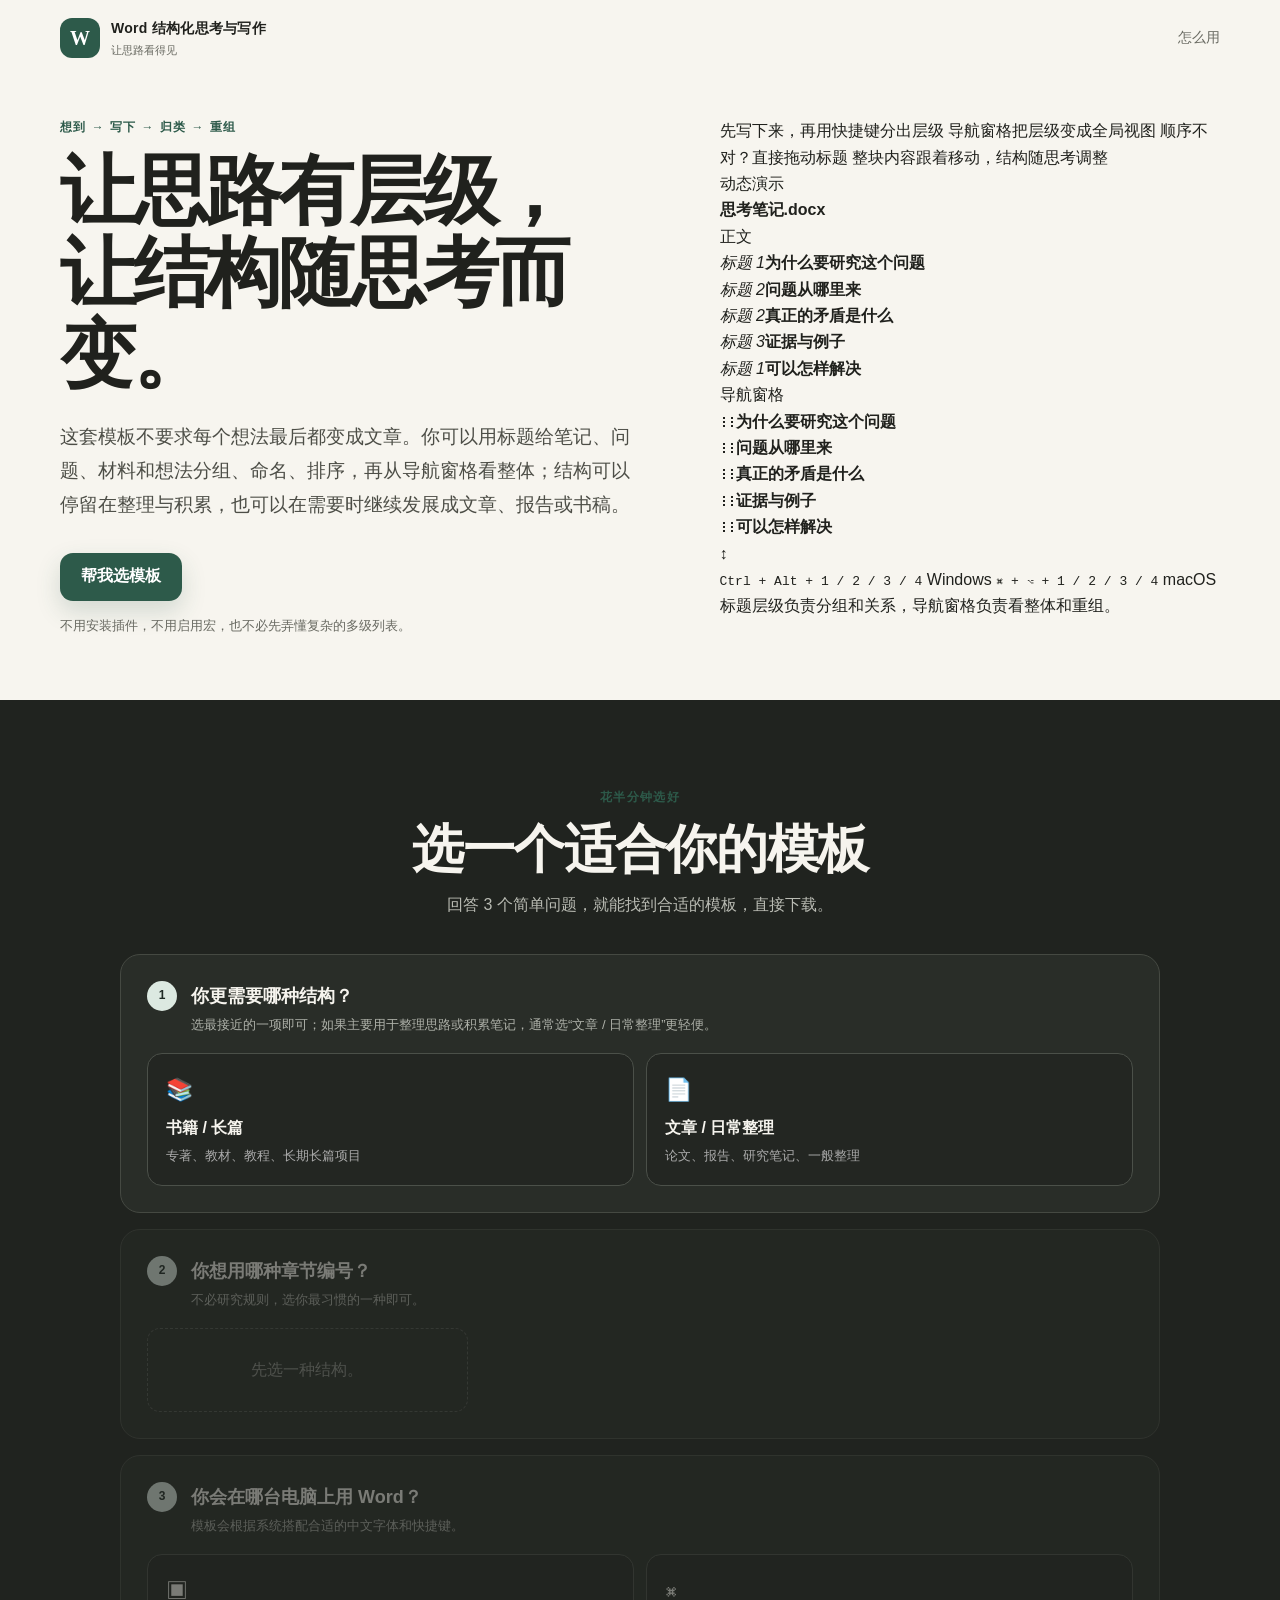
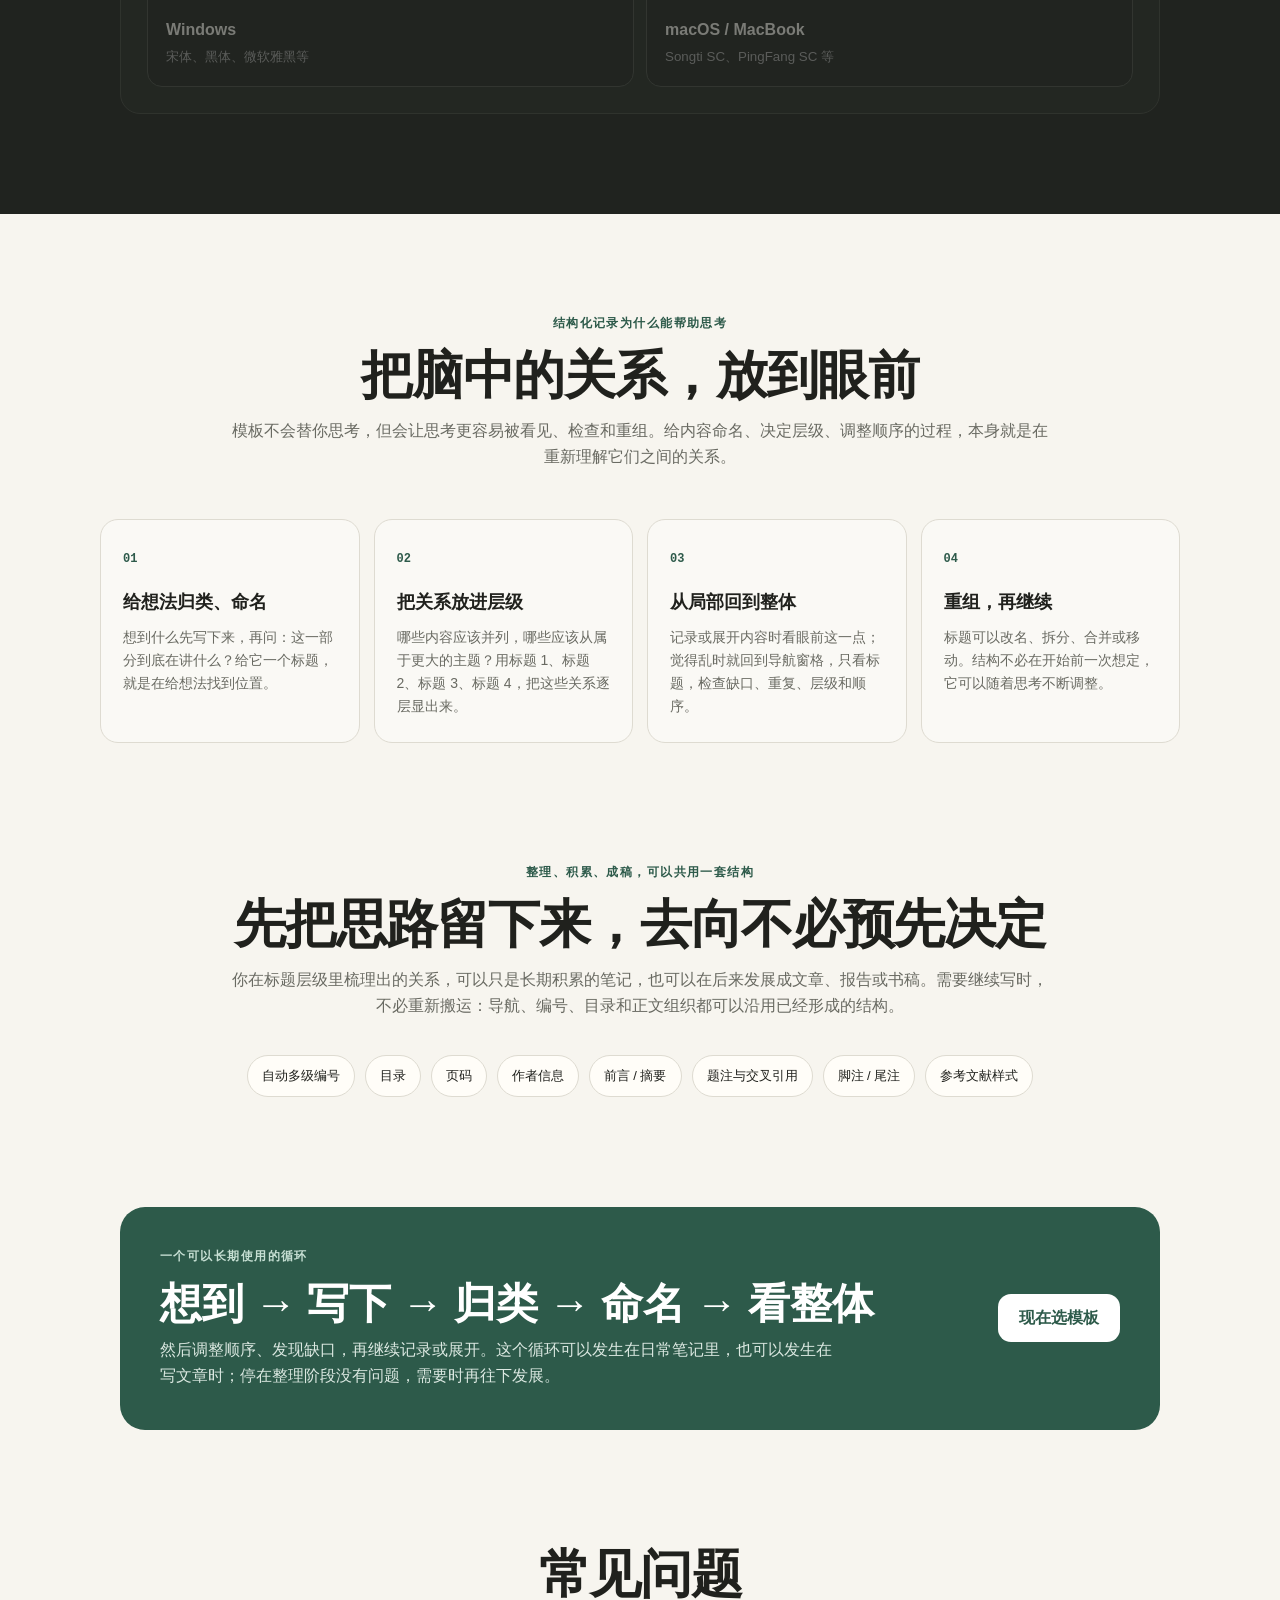
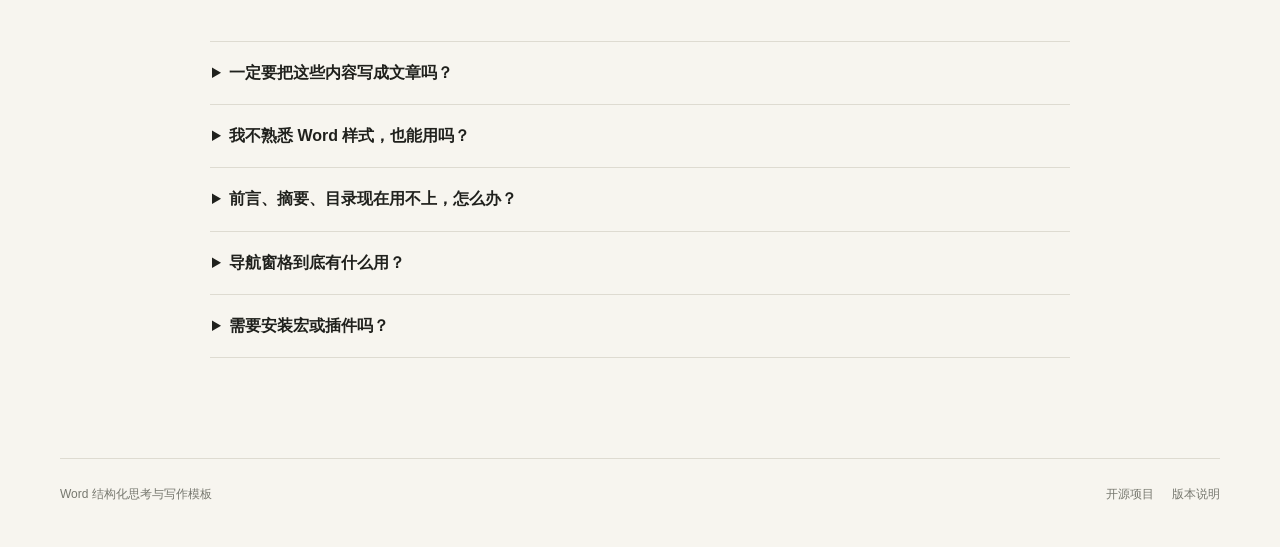
==== commit acca7852: "Add animated structured-thinking hero demo" ====
--- a/site/index.html
+++ b/site/index.html
@@ -29,14 +29,47 @@
         </div>
         <p class="micro">不用安装插件，不用启用宏，也不必先弄懂复杂的多级列表。</p>
       </div>
-      <div class="thought-card" aria-label="标题层级示意">
-        <div class="tree-title">一眼看清整体脉络</div>
-        <div class="tree-row level-1"><span>1</span><b>为什么要研究这个问题</b></div>
-        <div class="tree-row level-2"><span>1.1</span><b>问题从哪里来</b></div>
-        <div class="tree-row level-2 active"><span>1.2</span><b>真正的矛盾是什么</b></div>
-        <div class="tree-row level-3"><span>1.2.1</span><b>证据与例子</b></div>
-        <div class="tree-row level-1"><span>2</span><b>可以怎样解决</b></div>
-        <p>记录时先专心眼前这一点；觉得乱了，就退回来只看标题。从局部回到整体，很多关系会变得更清楚。</p>
+      <div class="thought-demo" aria-label="动态演示：用快捷键设置标题层级，在导航窗格中检查结构，并拖动标题调整顺序。">
+        <div class="demo-head" aria-hidden="true">
+          <div class="demo-captions">
+            <span class="caption-1">先写下来，再用快捷键分出层级</span>
+            <span class="caption-2">导航窗格把层级变成全局视图</span>
+            <span class="caption-3">顺序不对？直接拖动标题</span>
+            <span class="caption-4">整块内容跟着移动，结构随思考调整</span>
+          </div>
+          <span class="demo-live"><i></i> 动态演示</span>
+        </div>
+        <div class="demo-word" aria-hidden="true">
+          <div class="demo-chrome"><span></span><span></span><span></span><b>思考笔记.docx</b></div>
+          <div class="demo-body">
+            <div class="demo-document">
+              <div class="demo-pane-title">正文</div>
+              <div class="demo-doc-list">
+                <div class="demo-doc-row doc-a level-1"><em>标题 1</em><b>为什么要研究这个问题</b></div>
+                <div class="demo-doc-row doc-b level-2"><em>标题 2</em><b>问题从哪里来</b></div>
+                <div class="demo-doc-row doc-c level-2 moving"><em>标题 2</em><b>真正的矛盾是什么</b></div>
+                <div class="demo-doc-row doc-d level-3 moving"><em>标题 3</em><b>证据与例子</b></div>
+                <div class="demo-doc-row doc-e level-1"><em>标题 1</em><b>可以怎样解决</b></div>
+              </div>
+            </div>
+            <div class="demo-navigation">
+              <div class="demo-pane-title">导航窗格</div>
+              <div class="demo-nav-list">
+                <div class="demo-nav-row nav-a level-1"><span>⋮⋮</span><b>为什么要研究这个问题</b></div>
+                <div class="demo-nav-row nav-b level-2"><span>⋮⋮</span><b>问题从哪里来</b></div>
+                <div class="demo-nav-row nav-c level-2 moving"><span>⋮⋮</span><b>真正的矛盾是什么</b></div>
+                <div class="demo-nav-row nav-d level-3 moving"><span>⋮⋮</span><b>证据与例子</b></div>
+                <div class="demo-nav-row nav-e level-1"><span>⋮⋮</span><b>可以怎样解决</b></div>
+                <span class="demo-drag-cursor">↕</span>
+              </div>
+            </div>
+          </div>
+        </div>
+        <div class="demo-keys" aria-hidden="true">
+          <span><kbd>Ctrl + Alt + 1 / 2 / 3 / 4</kbd> Windows</span>
+          <span><kbd>⌘ + ⌥ + 1 / 2 / 3 / 4</kbd> macOS</span>
+        </div>
+        <p>标题层级负责分组和关系，导航窗格负责看整体和重组。</p>
       </div>
     </section>
 
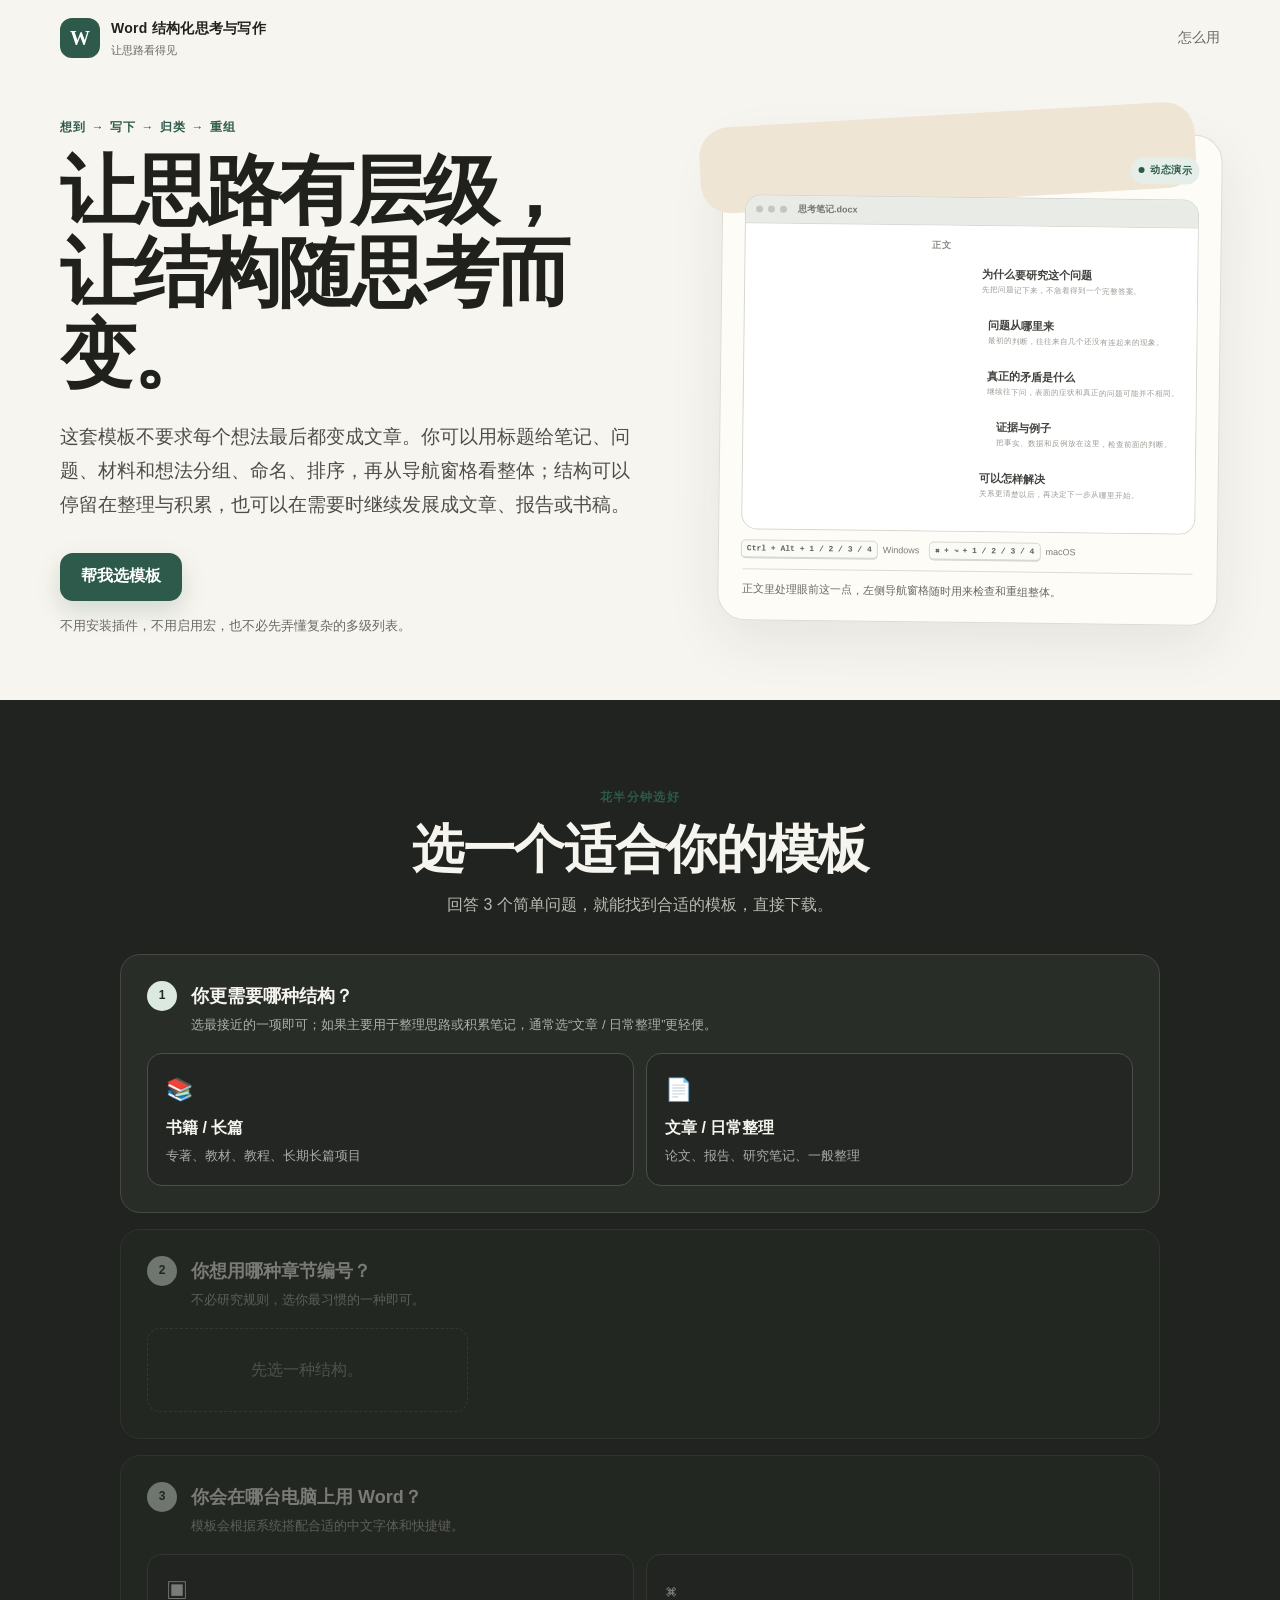
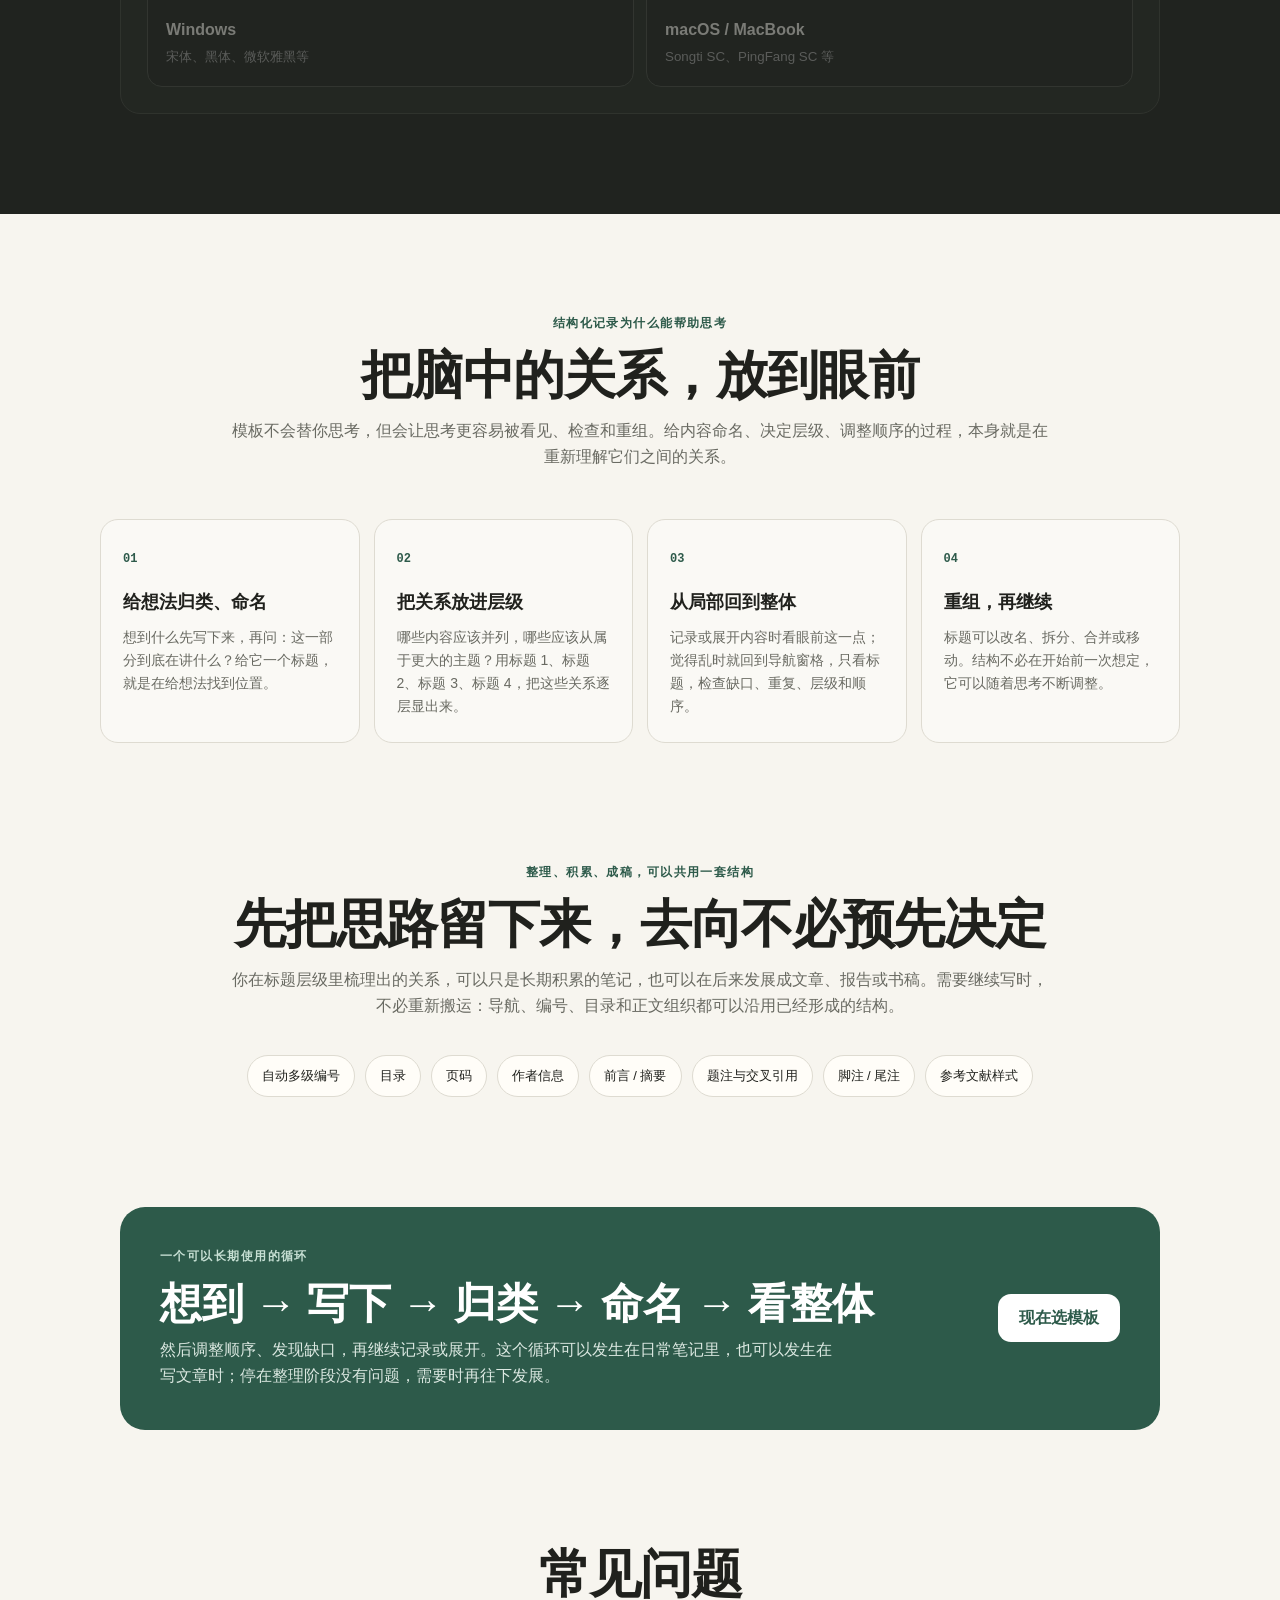
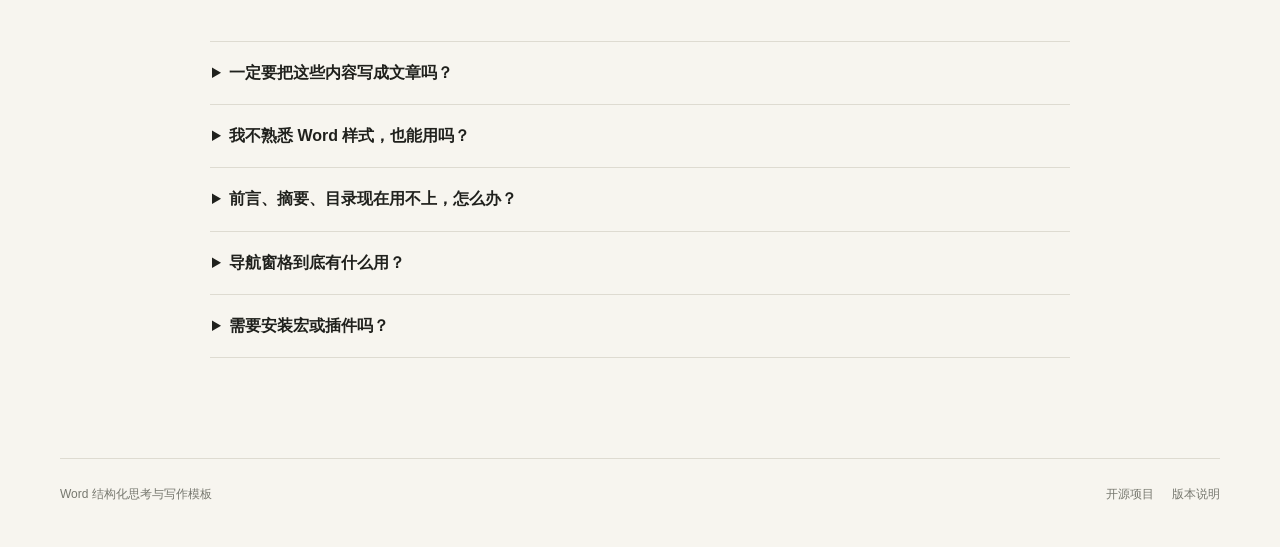
==== commit 5e97e4fd: "Refine hero demo to mirror Word layout" ====
--- a/site/index.html
+++ b/site/index.html
@@ -7,6 +7,116 @@
   <meta name="theme-color" content="#f7f5ef" />
   <title>Word 结构化思考与写作</title>
   <link rel="stylesheet" href="./styles.css" />
+  <style>
+    .demo-body {
+      grid-template-columns: minmax(138px, .78fr) minmax(0, 1.22fr);
+      min-height: 292px;
+    }
+    .demo-navigation {
+      grid-column: 1;
+      grid-row: 1;
+      border-right: 1px solid #e2e3de;
+      background: #f6f7f4;
+      transform: translateX(-9px);
+      animation-name: demo-nav-reveal-left;
+    }
+    .demo-document {
+      grid-column: 2;
+      grid-row: 1;
+      border-right: 0;
+      background: #fff;
+    }
+    .demo-doc-row {
+      min-height: 48px;
+      grid-template-columns: 38px minmax(0, 1fr);
+      align-items: start;
+      gap: 6px;
+      padding: 6px;
+    }
+    .demo-doc-row em {
+      grid-row: 1;
+      margin-top: 1px;
+    }
+    .demo-doc-copy { min-width: 0; }
+    .demo-doc-row b {
+      display: block;
+      margin-bottom: 3px;
+      font-size: 11px;
+    }
+    .demo-doc-row small {
+      display: block;
+      color: #989b93;
+      font-size: 7.5px;
+      line-height: 1.45;
+      font-weight: 500;
+    }
+    .demo-doc-row.level-2 { padding-left: 13px; }
+    .demo-doc-row.level-3 { padding-left: 22px; }
+    .doc-b { animation-name: demo-doc-b-with-copy; }
+    .doc-c,
+    .doc-d { animation-name: demo-doc-block-with-copy; }
+    .doc-c.moving,
+    .doc-d.moving { animation-name: demo-doc-block-with-copy, demo-block-highlight; }
+
+    @keyframes demo-nav-reveal-left {
+      0%, 23% { opacity: 0; transform: translateX(-9px); }
+      31%, 96% { opacity: 1; transform: translateX(0); }
+      100% { opacity: 0; transform: translateX(-9px); }
+    }
+    @keyframes demo-doc-b-with-copy {
+      0%, 52% { transform: translateY(0); }
+      68%, 96% { transform: translateY(102px); }
+      100% { transform: translateY(0); }
+    }
+    @keyframes demo-doc-block-with-copy {
+      0%, 52% { transform: translateY(0); }
+      68%, 96% { transform: translateY(-51px); }
+      100% { transform: translateY(0); }
+    }
+
+    @media (max-width: 600px) {
+      .demo-body {
+        grid-template-columns: minmax(104px, .72fr) minmax(0, 1.28fr);
+        min-height: 266px;
+      }
+      .demo-navigation { padding: 10px 6px 12px; }
+      .demo-document { padding: 10px 7px 12px; }
+      .demo-doc-row {
+        min-height: 44px;
+        grid-template-columns: 31px minmax(0, 1fr);
+        gap: 4px;
+        padding: 5px 3px;
+      }
+      .demo-doc-row.level-2 { padding-left: 8px; }
+      .demo-doc-row.level-3 { padding-left: 13px; }
+      .demo-doc-row b { font-size: 9px; margin-bottom: 2px; }
+      .demo-doc-row small { font-size: 6.5px; line-height: 1.4; }
+      .doc-b { animation-name: demo-doc-b-with-copy-mobile; }
+      .doc-c, .doc-d { animation-name: demo-doc-block-with-copy-mobile; }
+      .doc-c.moving, .doc-d.moving { animation-name: demo-doc-block-with-copy-mobile, demo-block-highlight; }
+    }
+
+    @keyframes demo-doc-b-with-copy-mobile {
+      0%, 52% { transform: translateY(0); }
+      68%, 96% { transform: translateY(94px); }
+      100% { transform: translateY(0); }
+    }
+    @keyframes demo-doc-block-with-copy-mobile {
+      0%, 52% { transform: translateY(0); }
+      68%, 96% { transform: translateY(-47px); }
+      100% { transform: translateY(0); }
+    }
+
+    @media (prefers-reduced-motion: reduce) {
+      .demo-navigation { opacity: 1; transform: none; }
+      .doc-b { transform: translateY(102px); }
+      .doc-c, .doc-d { transform: translateY(-51px); }
+    }
+    @media (max-width: 600px) and (prefers-reduced-motion: reduce) {
+      .doc-b { transform: translateY(94px); }
+      .doc-c, .doc-d { transform: translateY(-47px); }
+    }
+  </style>
 </head>
 <body>
   <a class="skip" href="#chooser">跳到模板选择</a>
@@ -29,29 +139,19 @@
         </div>
         <p class="micro">不用安装插件，不用启用宏，也不必先弄懂复杂的多级列表。</p>
       </div>
-      <div class="thought-demo" aria-label="动态演示：用快捷键设置标题层级，在导航窗格中检查结构，并拖动标题调整顺序。">
+      <div class="thought-demo" aria-label="动态演示：左侧导航窗格显示标题结构，右侧正文保留具体内容，并通过拖动标题调整整节顺序。">
         <div class="demo-head" aria-hidden="true">
           <div class="demo-captions">
             <span class="caption-1">先写下来，再用快捷键分出层级</span>
-            <span class="caption-2">导航窗格把层级变成全局视图</span>
+            <span class="caption-2">左侧导航窗格把层级变成全局视图</span>
             <span class="caption-3">顺序不对？直接拖动标题</span>
-            <span class="caption-4">整块内容跟着移动，结构随思考调整</span>
+            <span class="caption-4">标题和正文一起移动，结构随思考调整</span>
           </div>
           <span class="demo-live"><i></i> 动态演示</span>
         </div>
         <div class="demo-word" aria-hidden="true">
           <div class="demo-chrome"><span></span><span></span><span></span><b>思考笔记.docx</b></div>
           <div class="demo-body">
-            <div class="demo-document">
-              <div class="demo-pane-title">正文</div>
-              <div class="demo-doc-list">
-                <div class="demo-doc-row doc-a level-1"><em>标题 1</em><b>为什么要研究这个问题</b></div>
-                <div class="demo-doc-row doc-b level-2"><em>标题 2</em><b>问题从哪里来</b></div>
-                <div class="demo-doc-row doc-c level-2 moving"><em>标题 2</em><b>真正的矛盾是什么</b></div>
-                <div class="demo-doc-row doc-d level-3 moving"><em>标题 3</em><b>证据与例子</b></div>
-                <div class="demo-doc-row doc-e level-1"><em>标题 1</em><b>可以怎样解决</b></div>
-              </div>
-            </div>
             <div class="demo-navigation">
               <div class="demo-pane-title">导航窗格</div>
               <div class="demo-nav-list">
@@ -63,13 +163,23 @@
                 <span class="demo-drag-cursor">↕</span>
               </div>
             </div>
+            <div class="demo-document">
+              <div class="demo-pane-title">正文</div>
+              <div class="demo-doc-list">
+                <div class="demo-doc-row doc-a level-1"><em>标题 1</em><div class="demo-doc-copy"><b>为什么要研究这个问题</b><small>先把问题记下来，不急着得到一个完整答案。</small></div></div>
+                <div class="demo-doc-row doc-b level-2"><em>标题 2</em><div class="demo-doc-copy"><b>问题从哪里来</b><small>最初的判断，往往来自几个还没有连起来的现象。</small></div></div>
+                <div class="demo-doc-row doc-c level-2 moving"><em>标题 2</em><div class="demo-doc-copy"><b>真正的矛盾是什么</b><small>继续往下问，表面的症状和真正的问题可能并不相同。</small></div></div>
+                <div class="demo-doc-row doc-d level-3 moving"><em>标题 3</em><div class="demo-doc-copy"><b>证据与例子</b><small>把事实、数据和反例放在这里，检查前面的判断。</small></div></div>
+                <div class="demo-doc-row doc-e level-1"><em>标题 1</em><div class="demo-doc-copy"><b>可以怎样解决</b><small>关系更清楚以后，再决定下一步从哪里开始。</small></div></div>
+              </div>
+            </div>
           </div>
         </div>
         <div class="demo-keys" aria-hidden="true">
           <span><kbd>Ctrl + Alt + 1 / 2 / 3 / 4</kbd> Windows</span>
           <span><kbd>⌘ + ⌥ + 1 / 2 / 3 / 4</kbd> macOS</span>
         </div>
-        <p>标题层级负责分组和关系，导航窗格负责看整体和重组。</p>
+        <p>正文里处理眼前这一点，左侧导航窗格随时用来检查和重组整体。</p>
       </div>
     </section>
 
@@ -169,4 +279,4 @@
 
   <script src="./app.js"></script>
 </body>
-</html>
+</html>
--- a/site/styles.css
+++ b/site/styles.css
@@ -161,6 +161,289 @@
 .tree-row.level-3 { margin-left: 44px; }
 .tree-row.active { background: var(--accent-soft); }
 .thought-card > p { margin: 20px 4px 2px; padding-top: 18px; border-top: 1px solid var(--line); color: var(--muted); font-size: 13px; }
+
+.thought-demo {
+  position: relative;
+  padding: 22px;
+  border: 1px solid var(--line);
+  border-radius: 28px;
+  background: rgba(255,253,248,.92);
+  box-shadow: var(--shadow);
+  transform: rotate(.7deg);
+}
+.thought-demo::before {
+  content: "";
+  position: absolute;
+  inset: -18px 26px auto -24px;
+  height: 86px;
+  border-radius: 30px;
+  background: var(--warm);
+  z-index: -1;
+  transform: rotate(-4deg);
+}
+.demo-head {
+  min-height: 42px;
+  display: flex;
+  align-items: flex-start;
+  justify-content: space-between;
+  gap: 12px;
+}
+.demo-captions {
+  position: relative;
+  min-height: 36px;
+  flex: 1 1 auto;
+  color: var(--ink);
+  font-size: 14px;
+  font-weight: 750;
+}
+.demo-captions span {
+  position: absolute;
+  inset: 0 auto auto 0;
+  opacity: 0;
+  animation: demo-caption 12s ease-in-out infinite;
+}
+.demo-captions .caption-2 { animation-delay: 3s; }
+.demo-captions .caption-3 { animation-delay: 6s; }
+.demo-captions .caption-4 { animation-delay: 9s; }
+.demo-live {
+  flex: 0 0 auto;
+  display: inline-flex;
+  align-items: center;
+  gap: 6px;
+  padding: 5px 8px;
+  border-radius: 999px;
+  background: var(--accent-soft);
+  color: var(--accent);
+  font-size: 10px;
+  font-weight: 800;
+  letter-spacing: .04em;
+}
+.demo-live i {
+  width: 6px;
+  height: 6px;
+  border-radius: 50%;
+  background: currentColor;
+  animation: demo-pulse 1.4s ease-in-out infinite;
+}
+.demo-word {
+  overflow: hidden;
+  border: 1px solid #d7d8d1;
+  border-radius: 16px;
+  background: #f3f4f0;
+  box-shadow: inset 0 0 0 1px rgba(255,255,255,.5);
+}
+.demo-chrome {
+  height: 28px;
+  padding: 0 10px;
+  display: flex;
+  align-items: center;
+  gap: 5px;
+  border-bottom: 1px solid #dadbd5;
+  background: #e9ebe6;
+}
+.demo-chrome > span {
+  width: 7px;
+  height: 7px;
+  border-radius: 50%;
+  background: #c4c7c0;
+}
+.demo-chrome b {
+  margin-left: 6px;
+  color: #757871;
+  font-size: 9px;
+  font-weight: 700;
+}
+.demo-body {
+  min-height: 250px;
+  display: grid;
+  grid-template-columns: minmax(0, 1.16fr) minmax(150px, .84fr);
+  background: #fff;
+}
+.demo-document,
+.demo-navigation {
+  min-width: 0;
+  padding: 12px 10px 14px;
+}
+.demo-document { border-right: 1px solid #e2e3de; }
+.demo-navigation {
+  background: #f6f7f4;
+  opacity: 0;
+  transform: translateX(9px);
+  animation: demo-nav-reveal 12s ease-in-out infinite;
+}
+.demo-pane-title {
+  height: 24px;
+  color: #878a82;
+  font-size: 9px;
+  font-weight: 800;
+  letter-spacing: .08em;
+}
+.demo-doc-list,
+.demo-nav-list { position: relative; }
+.demo-doc-row {
+  min-height: 38px;
+  margin-bottom: 3px;
+  padding: 5px 6px;
+  display: flex;
+  align-items: center;
+  gap: 6px;
+  border-radius: 7px;
+  transform: translateY(0);
+}
+.demo-doc-row em {
+  flex: 0 0 auto;
+  min-width: 38px;
+  padding: 2px 4px;
+  border-radius: 5px;
+  background: #eef0ec;
+  color: #8a8d85;
+  font-size: 8px;
+  font-style: normal;
+  font-weight: 800;
+  opacity: 0;
+  transform: translateX(-5px);
+  animation: demo-level-badge 12s ease-in-out infinite;
+}
+.demo-doc-row b {
+  min-width: 0;
+  color: #3f423c;
+  font-family: Georgia, "Songti SC", "STSong", serif;
+  font-size: 12px;
+  line-height: 1.25;
+  font-weight: 650;
+}
+.demo-doc-row.level-2 { padding-left: 17px; }
+.demo-doc-row.level-3 { padding-left: 29px; }
+.doc-b { animation: demo-doc-b 12s ease-in-out infinite; }
+.doc-c,
+.doc-d { animation: demo-doc-block 12s ease-in-out infinite; }
+.doc-c.moving,
+.doc-d.moving { background: rgba(230,238,233,0); animation-name: demo-doc-block, demo-block-highlight; }
+.demo-nav-list { min-height: 204px; }
+.demo-nav-row {
+  min-height: 34px;
+  margin-bottom: 2px;
+  padding: 5px 5px;
+  display: grid;
+  grid-template-columns: 12px minmax(0, 1fr);
+  align-items: center;
+  gap: 3px;
+  border-radius: 7px;
+  transform: translateY(0);
+}
+.demo-nav-row > span {
+  color: #a3a69f;
+  font-size: 8px;
+  letter-spacing: -2px;
+}
+.demo-nav-row b {
+  min-width: 0;
+  color: #555850;
+  font-size: 9px;
+  line-height: 1.25;
+  font-weight: 700;
+}
+.demo-nav-row.level-2 { padding-left: 12px; }
+.demo-nav-row.level-3 { padding-left: 22px; }
+.nav-b { animation: demo-nav-b 12s ease-in-out infinite; }
+.nav-c,
+.nav-d { animation: demo-nav-block 12s ease-in-out infinite; }
+.nav-c.moving,
+.nav-d.moving { animation-name: demo-nav-block, demo-block-highlight; }
+.demo-drag-cursor {
+  position: absolute;
+  top: 76px;
+  right: 6px;
+  width: 24px;
+  height: 24px;
+  display: grid;
+  place-items: center;
+  border-radius: 50%;
+  background: var(--accent);
+  color: white;
+  box-shadow: 0 6px 16px rgba(45,90,74,.26);
+  font-size: 12px;
+  font-weight: 900;
+  opacity: 0;
+  transform: translateY(30px);
+  animation: demo-drag-cursor 12s ease-in-out infinite;
+}
+.demo-keys {
+  margin-top: 10px;
+  display: flex;
+  flex-wrap: wrap;
+  gap: 6px 10px;
+  color: #7a7d75;
+  font-size: 9px;
+}
+.demo-keys span { display: inline-flex; align-items: center; gap: 5px; }
+.demo-keys kbd {
+  padding: 3px 5px;
+  border: 1px solid #d6d8d1;
+  border-bottom-width: 2px;
+  border-radius: 5px;
+  background: #fafaf7;
+  color: #5e615a;
+  font: 700 8px/1.2 ui-monospace, SFMono-Regular, Menlo, Consolas, monospace;
+  white-space: nowrap;
+}
+.thought-demo > p {
+  margin: 10px 2px 0;
+  padding-top: 10px;
+  border-top: 1px solid var(--line);
+  color: var(--muted);
+  font-size: 11px;
+}
+
+@keyframes demo-caption {
+  0%, 21% { opacity: 1; transform: translateY(0); }
+  24%, 100% { opacity: 0; transform: translateY(-3px); }
+}
+@keyframes demo-pulse {
+  0%, 100% { opacity: .35; transform: scale(.8); }
+  50% { opacity: 1; transform: scale(1); }
+}
+@keyframes demo-level-badge {
+  0%, 5% { opacity: 0; transform: translateX(-5px); }
+  12%, 96% { opacity: 1; transform: translateX(0); }
+  100% { opacity: 0; transform: translateX(-5px); }
+}
+@keyframes demo-nav-reveal {
+  0%, 23% { opacity: 0; transform: translateX(9px); }
+  31%, 96% { opacity: 1; transform: translateX(0); }
+  100% { opacity: 0; transform: translateX(9px); }
+}
+@keyframes demo-doc-b {
+  0%, 52% { transform: translateY(0); }
+  68%, 96% { transform: translateY(82px); }
+  100% { transform: translateY(0); }
+}
+@keyframes demo-doc-block {
+  0%, 52% { transform: translateY(0); }
+  68%, 96% { transform: translateY(-41px); }
+  100% { transform: translateY(0); }
+}
+@keyframes demo-nav-b {
+  0%, 52% { transform: translateY(0); }
+  68%, 96% { transform: translateY(72px); }
+  100% { transform: translateY(0); }
+}
+@keyframes demo-nav-block {
+  0%, 52% { transform: translateY(0); }
+  68%, 96% { transform: translateY(-36px); }
+  100% { transform: translateY(0); }
+}
+@keyframes demo-block-highlight {
+  0%, 46% { background: rgba(230,238,233,0); box-shadow: none; }
+  53%, 70% { background: var(--accent-soft); box-shadow: 0 5px 14px rgba(45,90,74,.08); }
+  82%, 100% { background: rgba(230,238,233,.55); box-shadow: none; }
+}
+@keyframes demo-drag-cursor {
+  0%, 48% { opacity: 0; transform: translateY(30px); }
+  52% { opacity: 1; transform: translateY(30px); }
+  66% { opacity: 1; transform: translateY(-5px); }
+  72%, 100% { opacity: 0; transform: translateY(-5px); }
+}
 
 .chooser-wrap {
   padding: 88px 20px 100px;
@@ -333,7 +616,7 @@
 
 @media (max-width: 880px) {
   .hero { grid-template-columns: 1fr; gap: 36px; margin-top: 28px; margin-bottom: 52px; }
-  .thought-card { transform: none; }
+  .thought-card, .thought-demo { transform: none; }
   .scheme-grid { grid-template-columns: 1fr; }
   .scheme { display: grid; grid-template-columns: 150px 1fr; }
   .scheme img { height: 100%; min-height: 130px; }
@@ -353,6 +636,30 @@
   .tree-row { grid-template-columns: 45px 1fr; padding-left: 8px; padding-right: 8px; }
   .tree-row.level-2 { margin-left: 12px; }
   .tree-row.level-3 { margin-left: 24px; }
+  .thought-demo { padding: 16px 12px; }
+  .demo-head { min-height: 48px; }
+  .demo-captions { font-size: 12px; }
+  .demo-live { padding: 4px 6px; font-size: 9px; }
+  .demo-body { grid-template-columns: minmax(0, 1.15fr) minmax(112px, .85fr); min-height: 224px; }
+  .demo-document, .demo-navigation { padding: 10px 7px 12px; }
+  .demo-doc-row { min-height: 34px; gap: 4px; padding-left: 3px; padding-right: 3px; }
+  .demo-doc-row.level-2 { padding-left: 10px; }
+  .demo-doc-row.level-3 { padding-left: 17px; }
+  .demo-doc-row em { min-width: 31px; font-size: 7px; }
+  .demo-doc-row b { font-size: 10px; }
+  .demo-nav-list { min-height: 184px; }
+  .demo-nav-row { min-height: 31px; }
+  .demo-nav-row b { font-size: 8px; }
+  .demo-nav-row.level-2 { padding-left: 7px; }
+  .demo-nav-row.level-3 { padding-left: 13px; }
+  .doc-b { animation-name: demo-doc-b-mobile; }
+  .doc-c, .doc-d { animation-name: demo-doc-block-mobile; }
+  .doc-c.moving, .doc-d.moving { animation-name: demo-doc-block-mobile, demo-block-highlight; }
+  .nav-b { animation-name: demo-nav-b-mobile; }
+  .nav-c, .nav-d { animation-name: demo-nav-block-mobile; }
+  .nav-c.moving, .nav-d.moving { animation-name: demo-nav-block-mobile, demo-block-highlight; }
+  .demo-keys { display: grid; gap: 4px; }
+  .demo-drag-cursor { right: 2px; }
   .chooser-wrap, .value, .ready, .faq { padding-left: 14px; padding-right: 14px; }
   .step, .result { padding: 20px 15px; }
   .choice-grid.two { grid-template-columns: 1fr; }
@@ -365,7 +672,46 @@
   footer { flex-direction: column; width: min(100% - 28px, 1160px); }
 }
 
+@keyframes demo-doc-b-mobile {
+  0%, 52% { transform: translateY(0); }
+  68%, 96% { transform: translateY(74px); }
+  100% { transform: translateY(0); }
+}
+@keyframes demo-doc-block-mobile {
+  0%, 52% { transform: translateY(0); }
+  68%, 96% { transform: translateY(-37px); }
+  100% { transform: translateY(0); }
+}
+@keyframes demo-nav-b-mobile {
+  0%, 52% { transform: translateY(0); }
+  68%, 96% { transform: translateY(66px); }
+  100% { transform: translateY(0); }
+}
+@keyframes demo-nav-block-mobile {
+  0%, 52% { transform: translateY(0); }
+  68%, 96% { transform: translateY(-33px); }
+  100% { transform: translateY(0); }
+}
+
 @media (prefers-reduced-motion: reduce) {
   html { scroll-behavior: auto; }
   *, *::before, *::after { transition: none !important; }
-}
+  .thought-demo *, .thought-demo *::before, .thought-demo *::after { animation: none !important; }
+  .demo-captions span { display: none; opacity: 0; }
+  .demo-captions .caption-4 { display: block; opacity: 1; }
+  .demo-live i { opacity: 1; transform: none; }
+  .demo-navigation { opacity: 1; transform: none; }
+  .demo-doc-row em { opacity: 1; transform: none; }
+  .doc-b { transform: translateY(82px); }
+  .doc-c, .doc-d { transform: translateY(-41px); background: rgba(230,238,233,.55); }
+  .nav-b { transform: translateY(72px); }
+  .nav-c, .nav-d { transform: translateY(-36px); background: rgba(230,238,233,.55); }
+  .demo-drag-cursor { display: none; }
+}
+
+@media (max-width: 600px) and (prefers-reduced-motion: reduce) {
+  .doc-b { transform: translateY(74px); }
+  .doc-c, .doc-d { transform: translateY(-37px); }
+  .nav-b { transform: translateY(66px); }
+  .nav-c, .nav-d { transform: translateY(-33px); }
+}
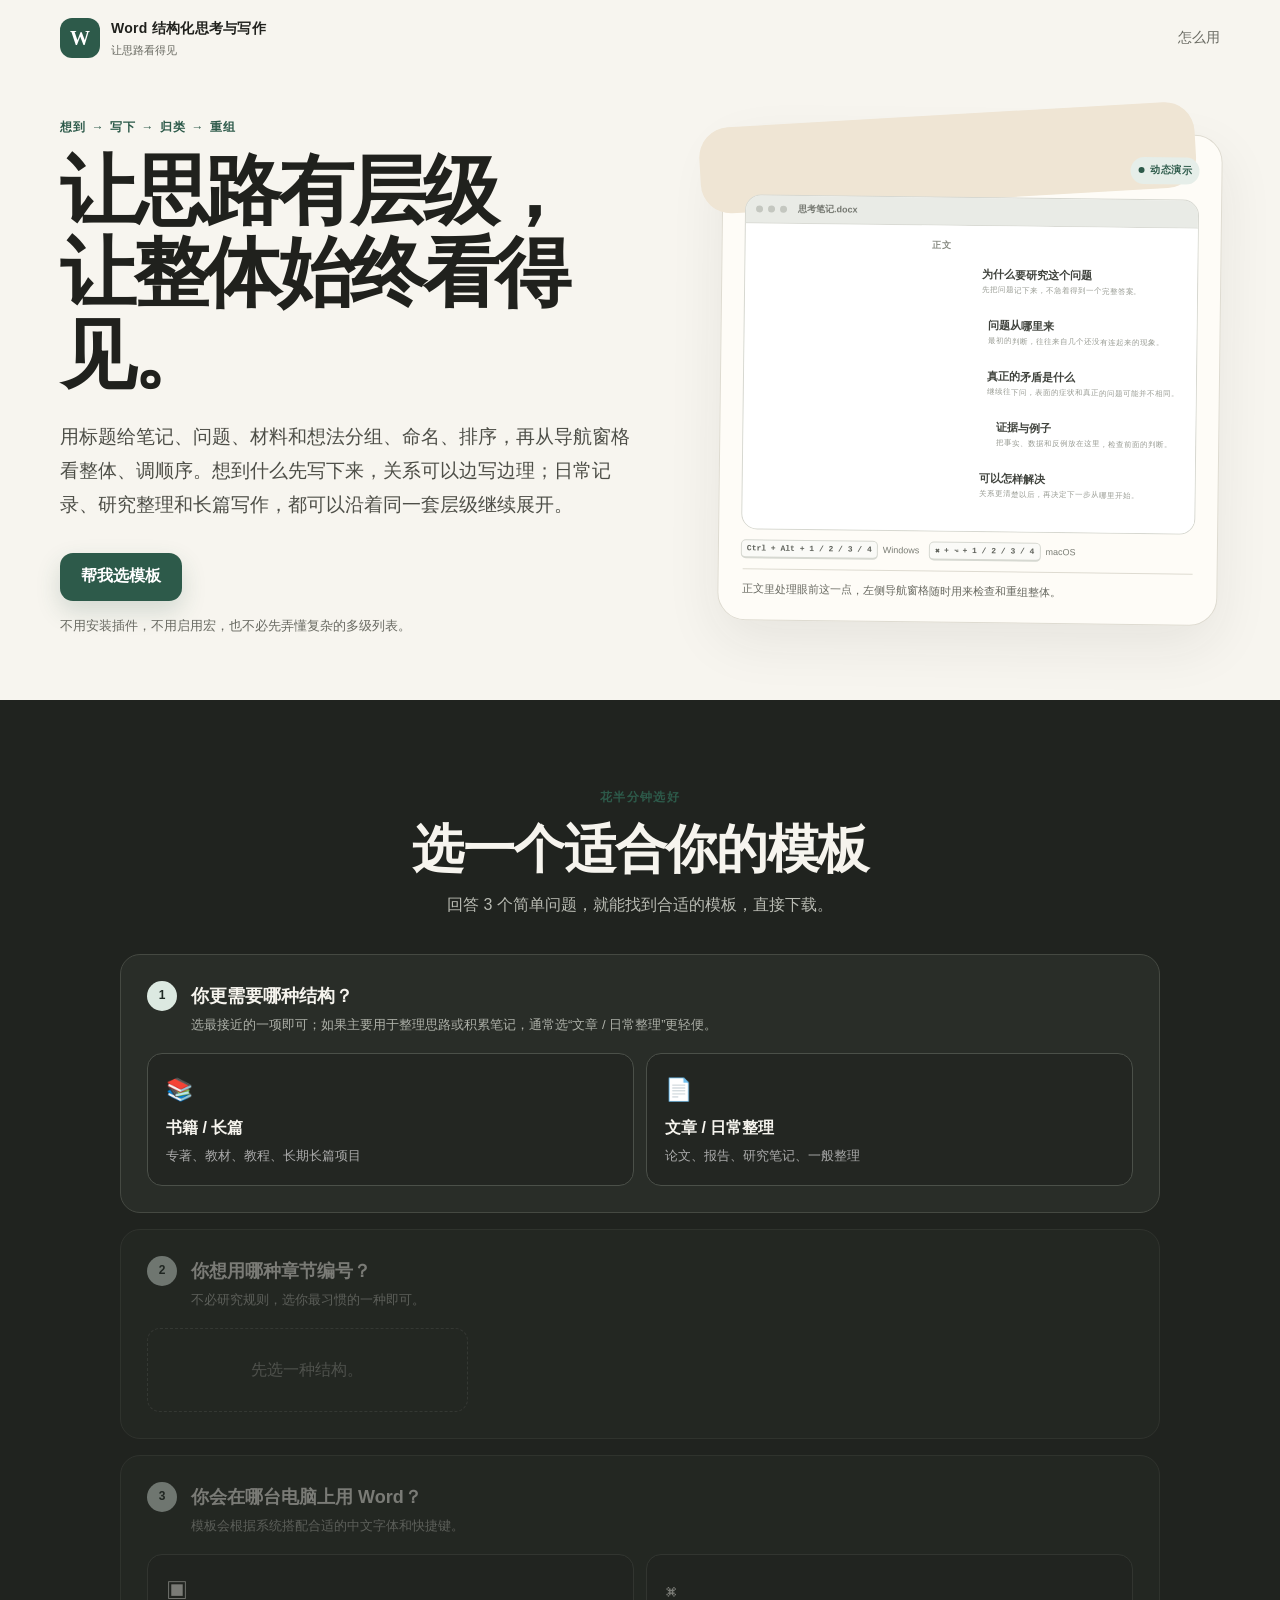
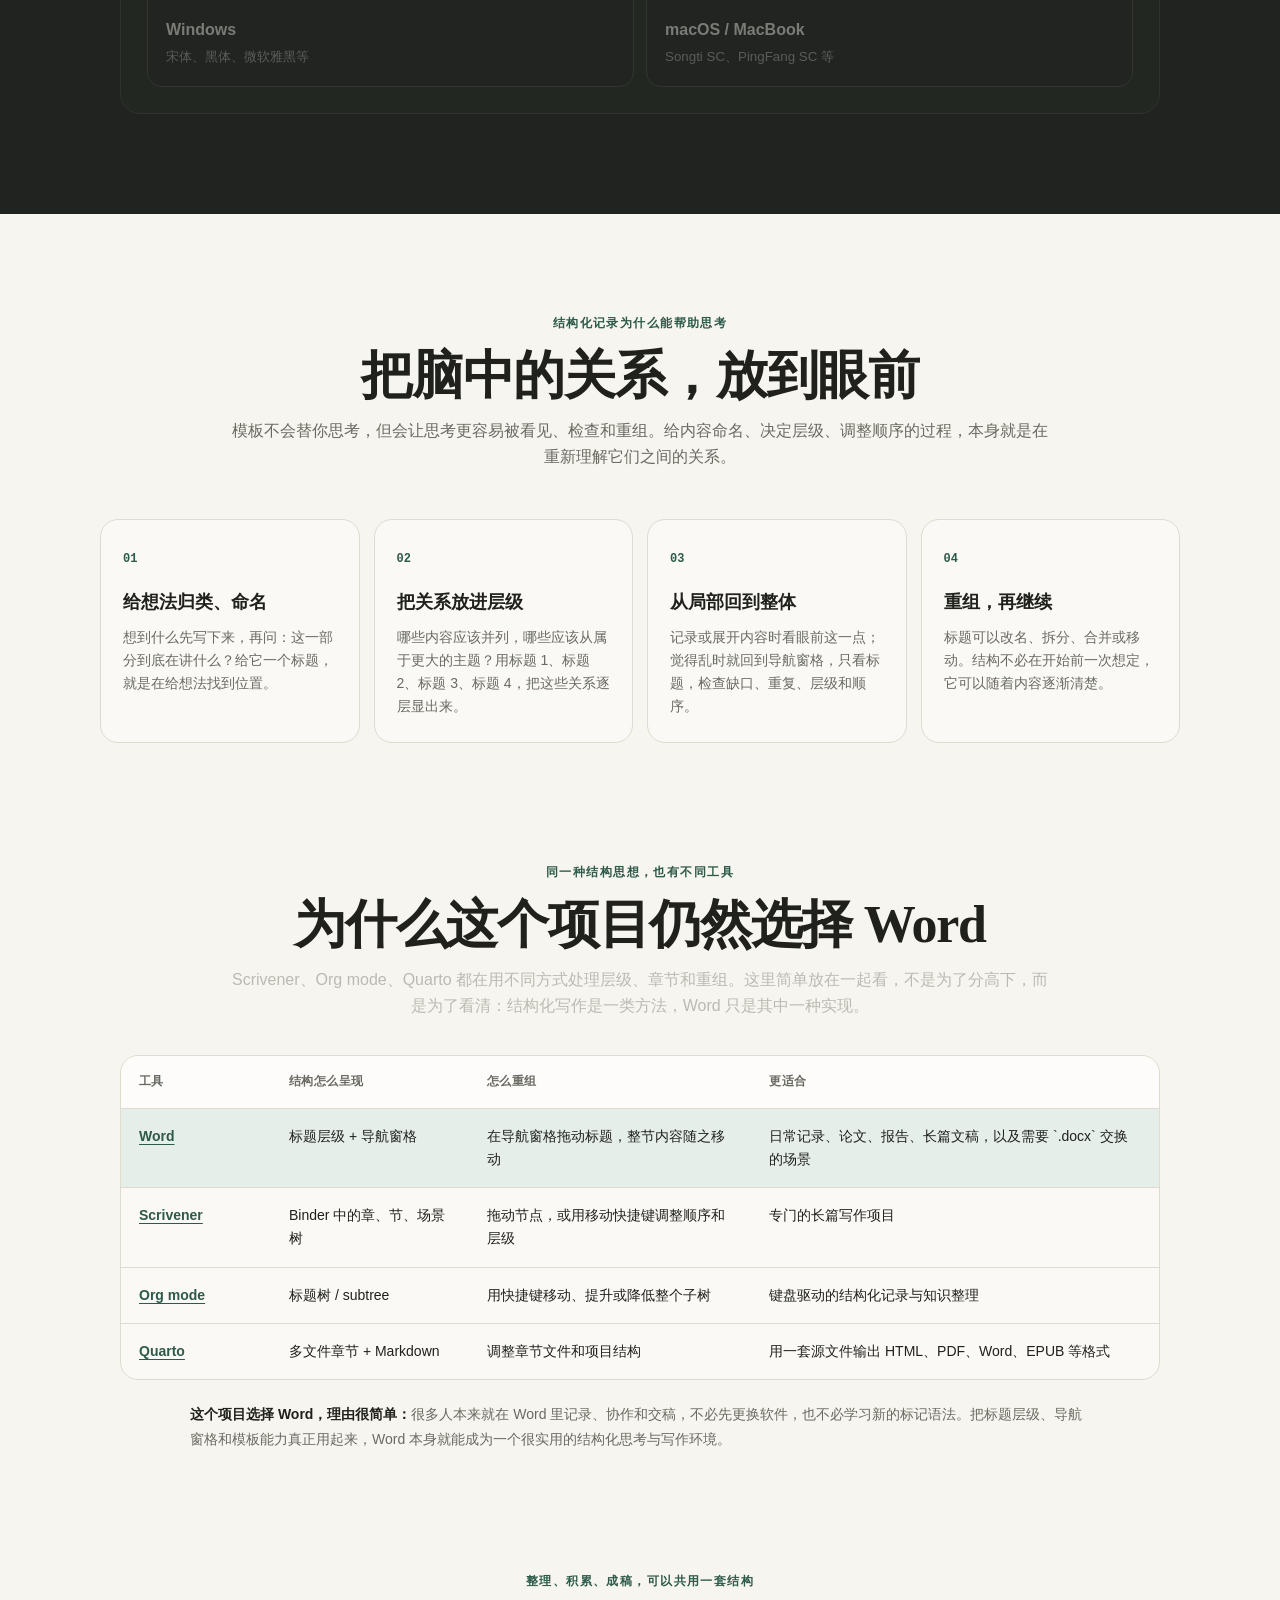
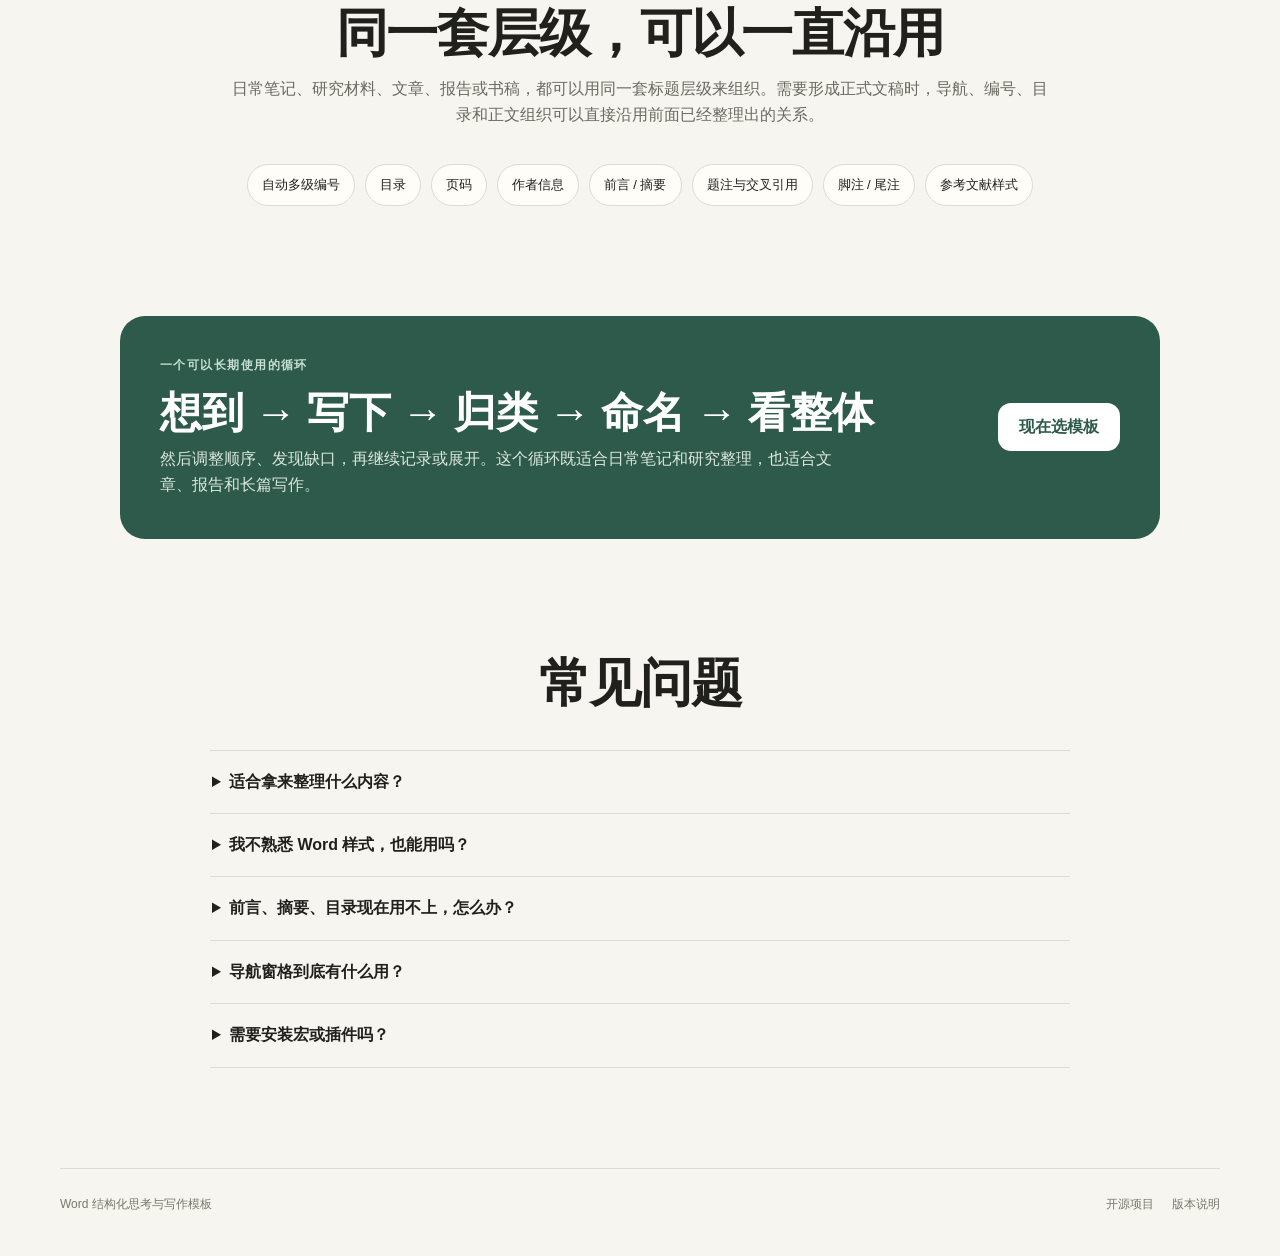
==== commit 009d3920: "Refine homepage positioning and add writing-tool context" ====
--- a/site/index.html
+++ b/site/index.html
@@ -3,7 +3,7 @@
 <head>
   <meta charset="utf-8" />
   <meta name="viewport" content="width=device-width, initial-scale=1" />
-  <meta name="description" content="借助 Word 的标题层级与导航窗格，让思考的结构可见、可检查、可重组。可以用来整理思路、积累笔记，也可以在需要时继续发展成文章、报告或书稿。" />
+  <meta name="description" content="借助 Word 的标题层级与导航窗格，让思路可见、可检查、可重组。适合日常笔记、研究整理、文章、报告与长篇写作。" />
   <meta name="theme-color" content="#f7f5ef" />
   <title>Word 结构化思考与写作</title>
   <link rel="stylesheet" href="./styles.css" />
@@ -57,6 +57,54 @@
     .doc-d { animation-name: demo-doc-block-with-copy; }
     .doc-c.moving,
     .doc-d.moving { animation-name: demo-doc-block-with-copy, demo-block-highlight; }
+
+    .tool-landscape { padding: 20px 20px 100px; }
+    .tool-table-wrap {
+      width: min(1040px, 100%);
+      margin: 36px auto 0;
+      overflow-x: auto;
+      border: 1px solid var(--line);
+      border-radius: 18px;
+      background: rgba(255,255,255,.34);
+    }
+    .tool-table {
+      width: 100%;
+      min-width: 790px;
+      border-collapse: collapse;
+      font-size: 14px;
+    }
+    .tool-table th,
+    .tool-table td {
+      padding: 16px 18px;
+      border-bottom: 1px solid var(--line);
+      text-align: left;
+      vertical-align: top;
+    }
+    .tool-table tr:last-child td { border-bottom: 0; }
+    .tool-table th {
+      color: var(--muted);
+      background: rgba(255,255,255,.45);
+      font-size: 12px;
+      letter-spacing: .04em;
+    }
+    .tool-table td:first-child {
+      width: 150px;
+      font-weight: 750;
+    }
+    .tool-table a {
+      color: var(--accent);
+      text-decoration-thickness: 1px;
+      text-underline-offset: 3px;
+    }
+    .tool-table .word-row td { background: var(--accent-soft); }
+    .tool-note {
+      width: min(900px, 100%);
+      margin: 22px auto 0;
+      color: var(--muted);
+      font-size: 14px;
+      line-height: 1.8;
+    }
+    .tool-note strong { color: var(--ink); }
 
     @keyframes demo-nav-reveal-left {
       0%, 23% { opacity: 0; transform: translateX(-9px); }
@@ -94,6 +142,9 @@
       .doc-b { animation-name: demo-doc-b-with-copy-mobile; }
       .doc-c, .doc-d { animation-name: demo-doc-block-with-copy-mobile; }
       .doc-c.moving, .doc-d.moving { animation-name: demo-doc-block-with-copy-mobile, demo-block-highlight; }
+      .tool-landscape { padding-left: 14px; padding-right: 14px; }
+      .tool-table-wrap { margin-top: 28px; }
+      .tool-note { font-size: 13px; }
     }
 
     @keyframes demo-doc-b-with-copy-mobile {
@@ -132,8 +183,8 @@
     <section class="hero">
       <div class="hero-copy">
         <p class="eyebrow">想到 → 写下 → 归类 → 重组</p>
-        <h1>让思路有层级，<br />让结构随思考而变。</h1>
-        <p class="lead">这套模板不要求每个想法最后都变成文章。你可以用标题给笔记、问题、材料和想法分组、命名、排序，再从导航窗格看整体；结构可以停留在整理与积累，也可以在需要时继续发展成文章、报告或书稿。</p>
+        <h1>让思路有层级，<br />让整体始终看得见。</h1>
+        <p class="lead">用标题给笔记、问题、材料和想法分组、命名、排序，再从导航窗格看整体、调顺序。想到什么先写下来，关系可以边写边理；日常记录、研究整理和长篇写作，都可以沿着同一套层级继续展开。</p>
         <div class="hero-actions">
           <a class="btn primary" href="#chooser">帮我选模板</a>
         </div>
@@ -145,7 +196,7 @@
             <span class="caption-1">先写下来，再用快捷键分出层级</span>
             <span class="caption-2">左侧导航窗格把层级变成全局视图</span>
             <span class="caption-3">顺序不对？直接拖动标题</span>
-            <span class="caption-4">标题和正文一起移动，结构随思考调整</span>
+            <span class="caption-4">标题和正文一起移动，整体关系更清楚</span>
           </div>
           <span class="demo-live"><i></i> 动态演示</span>
         </div>
@@ -240,15 +291,57 @@
         <article><span>01</span><h3>给想法归类、命名</h3><p>想到什么先写下来，再问：这一部分到底在讲什么？给它一个标题，就是在给想法找到位置。</p></article>
         <article><span>02</span><h3>把关系放进层级</h3><p>哪些内容应该并列，哪些应该从属于更大的主题？用标题 1、标题 2、标题 3、标题 4，把这些关系逐层显出来。</p></article>
         <article><span>03</span><h3>从局部回到整体</h3><p>记录或展开内容时看眼前这一点；觉得乱时就回到导航窗格，只看标题，检查缺口、重复、层级和顺序。</p></article>
-        <article><span>04</span><h3>重组，再继续</h3><p>标题可以改名、拆分、合并或移动。结构不必在开始前一次想定，它可以随着思考不断调整。</p></article>
-      </div>
+        <article><span>04</span><h3>重组，再继续</h3><p>标题可以改名、拆分、合并或移动。结构不必在开始前一次想定，它可以随着内容逐渐清楚。</p></article>
+      </div>
+    </section>
+
+    <section class="tool-landscape" aria-labelledby="toolLandscapeTitle">
+      <div class="section-head compact">
+        <p class="eyebrow">同一种结构思想，也有不同工具</p>
+        <h2 id="toolLandscapeTitle">为什么这个项目仍然选择 Word</h2>
+        <p>Scrivener、Org mode、Quarto 都在用不同方式处理层级、章节和重组。这里简单放在一起看，不是为了分高下，而是为了看清：结构化写作是一类方法，Word 只是其中一种实现。</p>
+      </div>
+      <div class="tool-table-wrap">
+        <table class="tool-table">
+          <thead>
+            <tr><th>工具</th><th>结构怎么呈现</th><th>怎么重组</th><th>更适合</th></tr>
+          </thead>
+          <tbody>
+            <tr class="word-row">
+              <td><a href="https://support.microsoft.com/en-us/word/use-the-navigation-pane-in-word" rel="noreferrer" target="_blank">Word</a></td>
+              <td>标题层级 + 导航窗格</td>
+              <td>在导航窗格拖动标题，整节内容随之移动</td>
+              <td>日常记录、论文、报告、长篇文稿，以及需要 `.docx` 交换的场景</td>
+            </tr>
+            <tr>
+              <td><a href="https://www.literatureandlatte.com/blog/use-folders-and-texts-to-power-up-the-scrivener-binder" rel="noreferrer" target="_blank">Scrivener</a></td>
+              <td>Binder 中的章、节、场景树</td>
+              <td>拖动节点，或用移动快捷键调整顺序和层级</td>
+              <td>专门的长篇写作项目</td>
+            </tr>
+            <tr>
+              <td><a href="https://orgmode.org/manual/Structure-Editing.html" rel="noreferrer" target="_blank">Org mode</a></td>
+              <td>标题树 / subtree</td>
+              <td>用快捷键移动、提升或降低整个子树</td>
+              <td>键盘驱动的结构化记录与知识整理</td>
+            </tr>
+            <tr>
+              <td><a href="https://quarto.org/docs/books/" rel="noreferrer" target="_blank">Quarto</a></td>
+              <td>多文件章节 + Markdown</td>
+              <td>调整章节文件和项目结构</td>
+              <td>用一套源文件输出 HTML、PDF、Word、EPUB 等格式</td>
+            </tr>
+          </tbody>
+        </table>
+      </div>
+      <p class="tool-note"><strong>这个项目选择 Word，理由很简单：</strong>很多人本来就在 Word 里记录、协作和交稿，不必先更换软件，也不必学习新的标记语法。把标题层级、导航窗格和模板能力真正用起来，Word 本身就能成为一个很实用的结构化思考与写作环境。</p>
     </section>
 
     <section class="ready">
       <div class="section-head compact">
         <p class="eyebrow">整理、积累、成稿，可以共用一套结构</p>
-        <h2>先把思路留下来，去向不必预先决定</h2>
-        <p>你在标题层级里梳理出的关系，可以只是长期积累的笔记，也可以在后来发展成文章、报告或书稿。需要继续写时，不必重新搬运：导航、编号、目录和正文组织都可以沿用已经形成的结构。</p>
+        <h2>同一套层级，可以一直沿用</h2>
+        <p>日常笔记、研究材料、文章、报告或书稿，都可以用同一套标题层级来组织。需要形成正式文稿时，导航、编号、目录和正文组织可以直接沿用前面已经整理出的关系。</p>
       </div>
       <div class="pill-grid">
         <span>自动多级编号</span><span>目录</span><span>页码</span><span>作者信息</span><span>前言 / 摘要</span><span>题注与交叉引用</span><span>脚注 / 尾注</span><span>参考文献样式</span>
@@ -257,14 +350,14 @@
 
     <section class="start">
       <div class="start-card">
-        <div><p class="eyebrow">一个可以长期使用的循环</p><h2>想到 → 写下 → 归类 → 命名 → 看整体</h2><p>然后调整顺序、发现缺口，再继续记录或展开。这个循环可以发生在日常笔记里，也可以发生在写文章时；停在整理阶段没有问题，需要时再往下发展。</p></div>
+        <div><p class="eyebrow">一个可以长期使用的循环</p><h2>想到 → 写下 → 归类 → 命名 → 看整体</h2><p>然后调整顺序、发现缺口，再继续记录或展开。这个循环既适合日常笔记和研究整理，也适合文章、报告和长篇写作。</p></div>
         <a class="btn primary" href="#chooser">现在选模板</a>
       </div>
     </section>
 
     <section class="faq">
       <div class="section-head compact"><h2>常见问题</h2></div>
-      <details><summary>一定要把这些内容写成文章吗？</summary><p>不需要。你可以一直把它当作整理思路、积累笔记和组织材料的工具。哪天需要写文章、报告或更长的文稿，再沿着已经形成的结构继续展开即可。</p></details>
+      <details><summary>适合拿来整理什么内容？</summary><p>日常笔记、研究材料、论文、报告和长篇文稿都可以。核心不是文档最后叫什么，而是先用标题层级把内容之间的关系整理清楚。</p></details>
       <details><summary>我不熟悉 Word 样式，也能用吗？</summary><p>可以。模板已经设置好标题层级、编号和正文样式。需要增加层级时，在 Word 的“样式”里选“标题 1”“标题 2”即可；需要的话，也可以用模板预设的快捷键。</p></details>
       <details><summary>前言、摘要、目录现在用不上，怎么办？</summary><p>先放着即可，不会影响日常整理或正文写作；完全不需要的内容也可以删除。这些部分不会混进核心标题层级，也不会打乱导航窗格里的思考脉络。</p></details>
       <details><summary>导航窗格到底有什么用？</summary><p>它会把文档中的标题按层级列在一旁，让你在“专心处理眼前一点”和“退回来观察整体”之间随时切换。在支持拖动重排的 Word 桌面版中，还可以直接移动文档中的整块内容。</p></details>
@@ -279,4 +372,4 @@
 
   <script src="./app.js"></script>
 </body>
-</html>+</html>
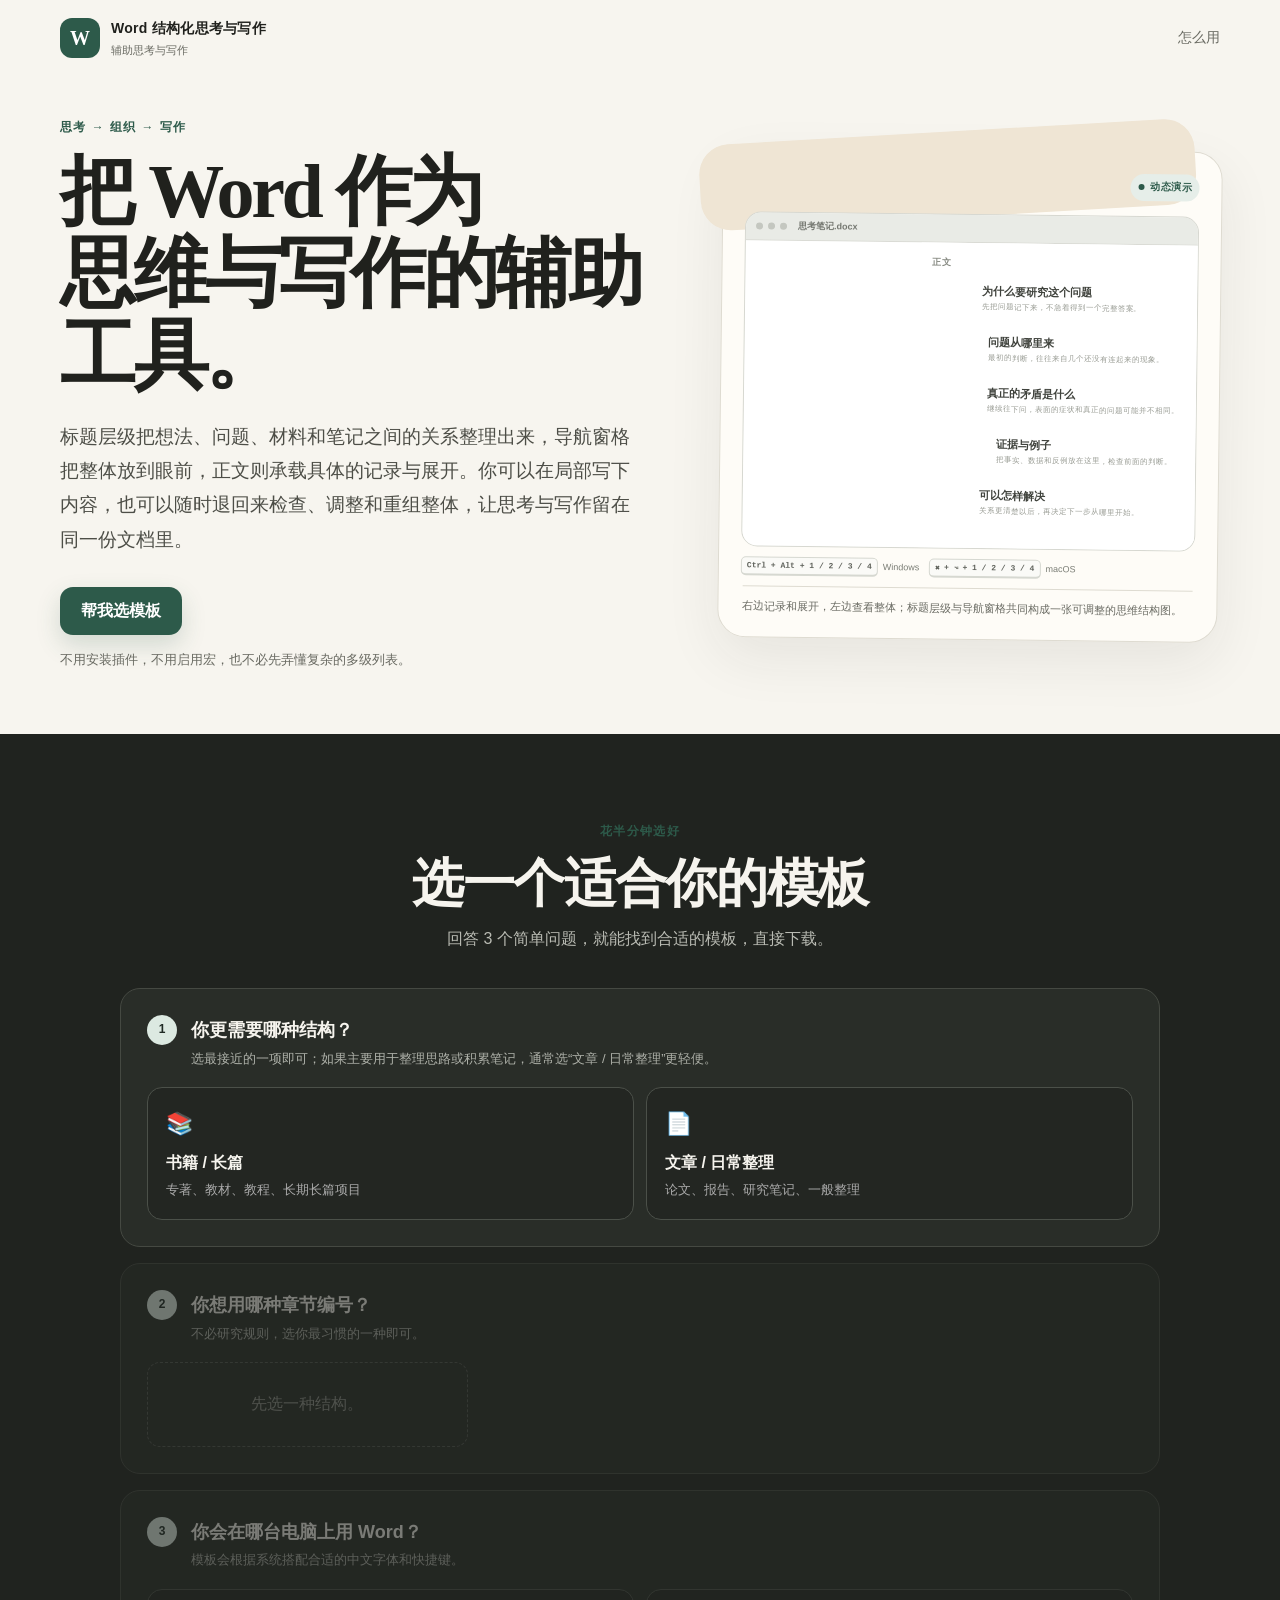
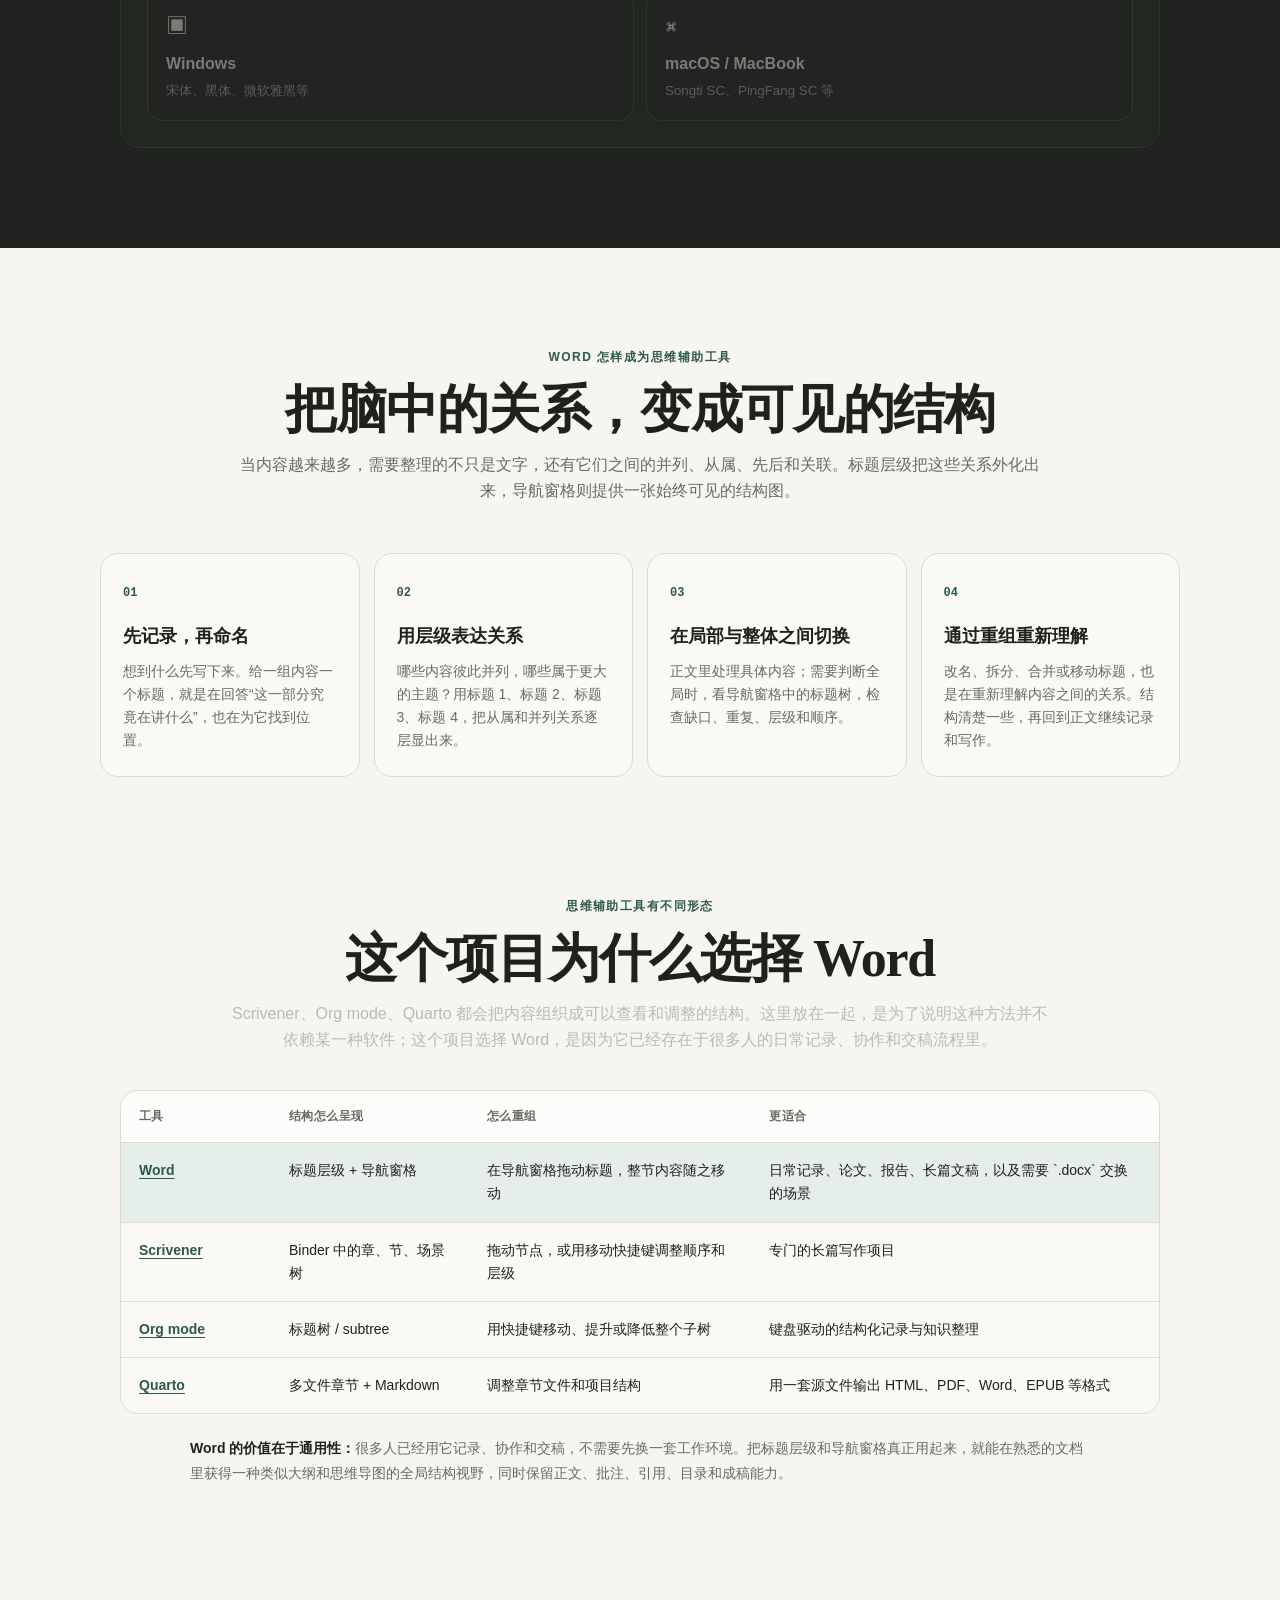
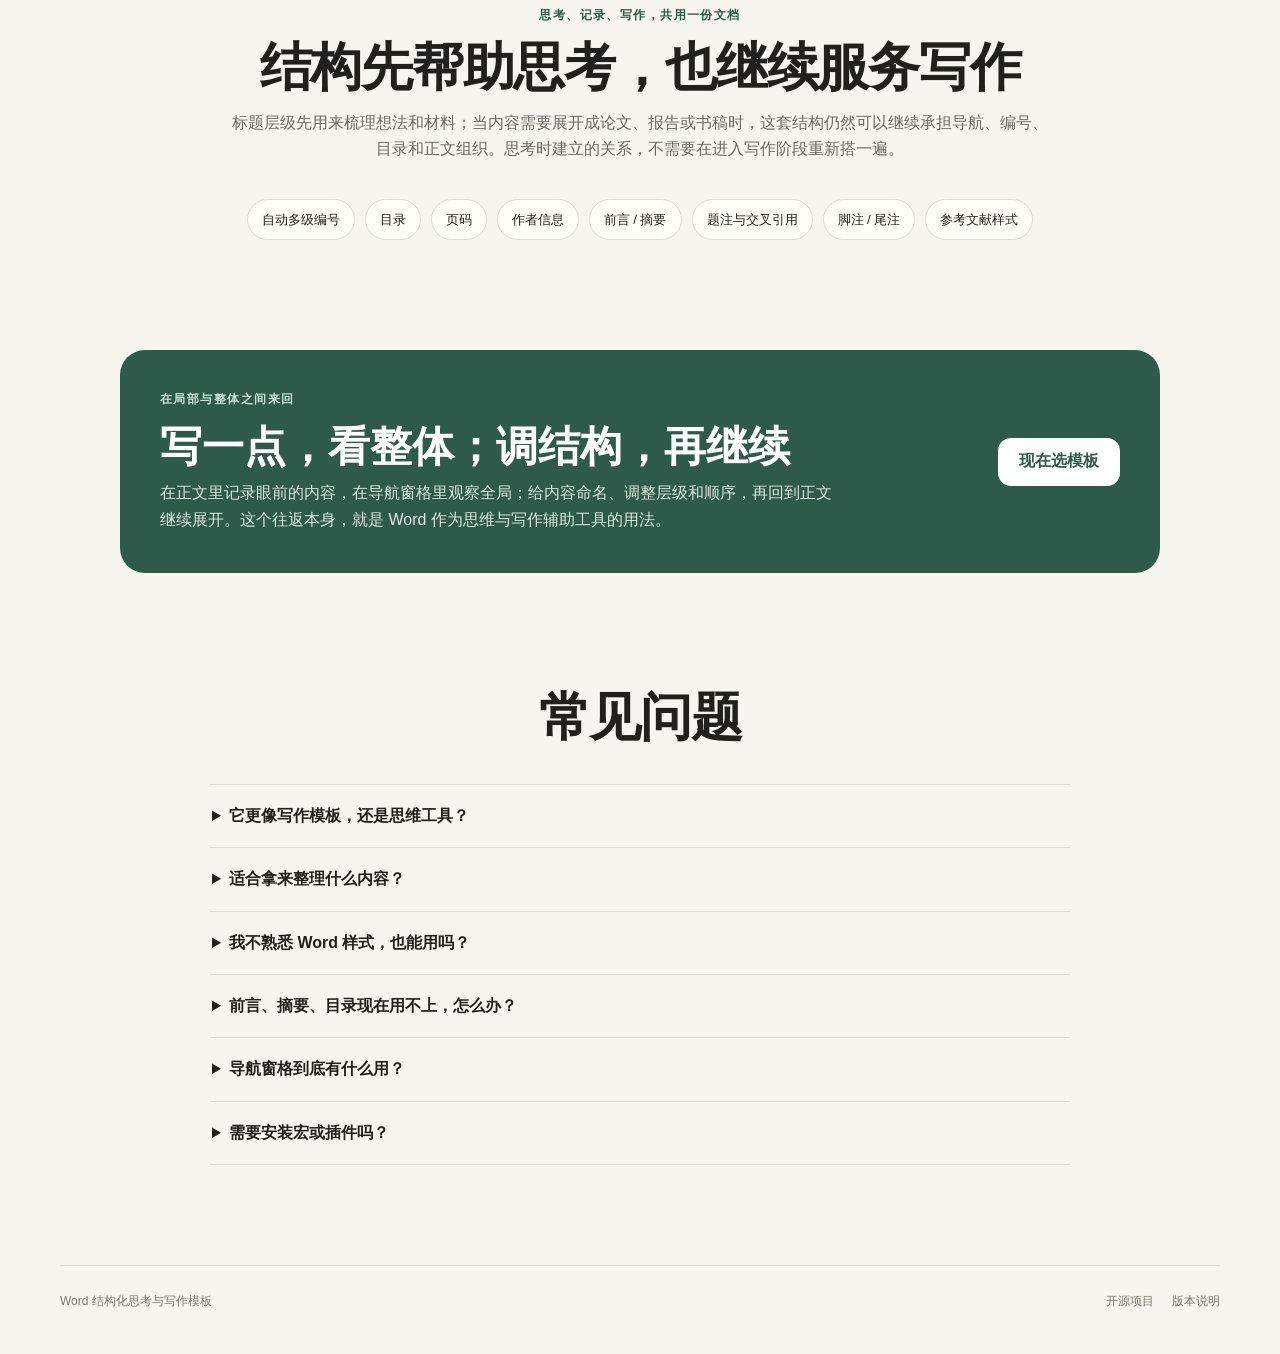
==== commit d2de4899: "Center homepage on Word as a thinking and writing aid" ====
--- a/site/index.html
+++ b/site/index.html
@@ -3,7 +3,7 @@
 <head>
   <meta charset="utf-8" />
   <meta name="viewport" content="width=device-width, initial-scale=1" />
-  <meta name="description" content="借助 Word 的标题层级与导航窗格，让思路可见、可检查、可重组。适合日常笔记、研究整理、文章、报告与长篇写作。" />
+  <meta name="description" content="把 Word 作为思维与写作的辅助工具：用标题层级整理想法之间的关系，用导航窗格查看、检查和重组整体，适合日常记录、研究整理与长篇写作。" />
   <meta name="theme-color" content="#f7f5ef" />
   <title>Word 结构化思考与写作</title>
   <link rel="stylesheet" href="./styles.css" />
@@ -174,7 +174,7 @@
   <header class="topbar">
     <a class="brand" href="./" aria-label="Word 结构化思考与写作首页">
       <span class="brand-mark">W</span>
-      <span><strong>Word 结构化思考与写作</strong><small>让思路看得见</small></span>
+      <span><strong>Word 结构化思考与写作</strong><small>辅助思考与写作</small></span>
     </a>
     <a class="top-link" href="#how">怎么用</a>
   </header>
@@ -182,9 +182,9 @@
   <main>
     <section class="hero">
       <div class="hero-copy">
-        <p class="eyebrow">想到 → 写下 → 归类 → 重组</p>
-        <h1>让思路有层级，<br />让整体始终看得见。</h1>
-        <p class="lead">用标题给笔记、问题、材料和想法分组、命名、排序，再从导航窗格看整体、调顺序。想到什么先写下来，关系可以边写边理；日常记录、研究整理和长篇写作，都可以沿着同一套层级继续展开。</p>
+        <p class="eyebrow">思考 → 组织 → 写作</p>
+        <h1>把 Word 作为<br />思维与写作的辅助工具。</h1>
+        <p class="lead">标题层级把想法、问题、材料和笔记之间的关系整理出来，导航窗格把整体放到眼前，正文则承载具体的记录与展开。你可以在局部写下内容，也可以随时退回来检查、调整和重组整体，让思考与写作留在同一份文档里。</p>
         <div class="hero-actions">
           <a class="btn primary" href="#chooser">帮我选模板</a>
         </div>
@@ -196,7 +196,7 @@
             <span class="caption-1">先写下来，再用快捷键分出层级</span>
             <span class="caption-2">左侧导航窗格把层级变成全局视图</span>
             <span class="caption-3">顺序不对？直接拖动标题</span>
-            <span class="caption-4">标题和正文一起移动，整体关系更清楚</span>
+            <span class="caption-4">标题和正文一起移动，重新整理内容关系</span>
           </div>
           <span class="demo-live"><i></i> 动态演示</span>
         </div>
@@ -230,7 +230,7 @@
           <span><kbd>Ctrl + Alt + 1 / 2 / 3 / 4</kbd> Windows</span>
           <span><kbd>⌘ + ⌥ + 1 / 2 / 3 / 4</kbd> macOS</span>
         </div>
-        <p>正文里处理眼前这一点，左侧导航窗格随时用来检查和重组整体。</p>
+        <p>右边记录和展开，左边查看整体；标题层级与导航窗格共同构成一张可调整的思维结构图。</p>
       </div>
     </section>
 
@@ -283,23 +283,23 @@
 
     <section class="value" id="how">
       <div class="section-head compact">
-        <p class="eyebrow">结构化记录为什么能帮助思考</p>
-        <h2>把脑中的关系，放到眼前</h2>
-        <p>模板不会替你思考，但会让思考更容易被看见、检查和重组。给内容命名、决定层级、调整顺序的过程，本身就是在重新理解它们之间的关系。</p>
+        <p class="eyebrow">Word 怎样成为思维辅助工具</p>
+        <h2>把脑中的关系，变成可见的结构</h2>
+        <p>当内容越来越多，需要整理的不只是文字，还有它们之间的并列、从属、先后和关联。标题层级把这些关系外化出来，导航窗格则提供一张始终可见的结构图。</p>
       </div>
       <div class="value-grid">
-        <article><span>01</span><h3>给想法归类、命名</h3><p>想到什么先写下来，再问：这一部分到底在讲什么？给它一个标题，就是在给想法找到位置。</p></article>
-        <article><span>02</span><h3>把关系放进层级</h3><p>哪些内容应该并列，哪些应该从属于更大的主题？用标题 1、标题 2、标题 3、标题 4，把这些关系逐层显出来。</p></article>
-        <article><span>03</span><h3>从局部回到整体</h3><p>记录或展开内容时看眼前这一点；觉得乱时就回到导航窗格，只看标题，检查缺口、重复、层级和顺序。</p></article>
-        <article><span>04</span><h3>重组，再继续</h3><p>标题可以改名、拆分、合并或移动。结构不必在开始前一次想定，它可以随着内容逐渐清楚。</p></article>
+        <article><span>01</span><h3>先记录，再命名</h3><p>想到什么先写下来。给一组内容一个标题，就是在回答“这一部分究竟在讲什么”，也在为它找到位置。</p></article>
+        <article><span>02</span><h3>用层级表达关系</h3><p>哪些内容彼此并列，哪些属于更大的主题？用标题 1、标题 2、标题 3、标题 4，把从属和并列关系逐层显出来。</p></article>
+        <article><span>03</span><h3>在局部与整体之间切换</h3><p>正文里处理具体内容；需要判断全局时，看导航窗格中的标题树，检查缺口、重复、层级和顺序。</p></article>
+        <article><span>04</span><h3>通过重组重新理解</h3><p>改名、拆分、合并或移动标题，也是在重新理解内容之间的关系。结构清楚一些，再回到正文继续记录和写作。</p></article>
       </div>
     </section>
 
     <section class="tool-landscape" aria-labelledby="toolLandscapeTitle">
       <div class="section-head compact">
-        <p class="eyebrow">同一种结构思想，也有不同工具</p>
-        <h2 id="toolLandscapeTitle">为什么这个项目仍然选择 Word</h2>
-        <p>Scrivener、Org mode、Quarto 都在用不同方式处理层级、章节和重组。这里简单放在一起看，不是为了分高下，而是为了看清：结构化写作是一类方法，Word 只是其中一种实现。</p>
+        <p class="eyebrow">思维辅助工具有不同形态</p>
+        <h2 id="toolLandscapeTitle">这个项目为什么选择 Word</h2>
+        <p>Scrivener、Org mode、Quarto 都会把内容组织成可以查看和调整的结构。这里放在一起，是为了说明这种方法并不依赖某一种软件；这个项目选择 Word，是因为它已经存在于很多人的日常记录、协作和交稿流程里。</p>
       </div>
       <div class="tool-table-wrap">
         <table class="tool-table">
@@ -334,14 +334,14 @@
           </tbody>
         </table>
       </div>
-      <p class="tool-note"><strong>这个项目选择 Word，理由很简单：</strong>很多人本来就在 Word 里记录、协作和交稿，不必先更换软件，也不必学习新的标记语法。把标题层级、导航窗格和模板能力真正用起来，Word 本身就能成为一个很实用的结构化思考与写作环境。</p>
+      <p class="tool-note"><strong>Word 的价值在于通用性：</strong>很多人已经用它记录、协作和交稿，不需要先换一套工作环境。把标题层级和导航窗格真正用起来，就能在熟悉的文档里获得一种类似大纲和思维导图的全局结构视野，同时保留正文、批注、引用、目录和成稿能力。</p>
     </section>
 
     <section class="ready">
       <div class="section-head compact">
-        <p class="eyebrow">整理、积累、成稿，可以共用一套结构</p>
-        <h2>同一套层级，可以一直沿用</h2>
-        <p>日常笔记、研究材料、文章、报告或书稿，都可以用同一套标题层级来组织。需要形成正式文稿时，导航、编号、目录和正文组织可以直接沿用前面已经整理出的关系。</p>
+        <p class="eyebrow">思考、记录、写作，共用一份文档</p>
+        <h2>结构先帮助思考，也继续服务写作</h2>
+        <p>标题层级先用来梳理想法和材料；当内容需要展开成论文、报告或书稿时，这套结构仍然可以继续承担导航、编号、目录和正文组织。思考时建立的关系，不需要在进入写作阶段重新搭一遍。</p>
       </div>
       <div class="pill-grid">
         <span>自动多级编号</span><span>目录</span><span>页码</span><span>作者信息</span><span>前言 / 摘要</span><span>题注与交叉引用</span><span>脚注 / 尾注</span><span>参考文献样式</span>
@@ -350,14 +350,15 @@
 
     <section class="start">
       <div class="start-card">
-        <div><p class="eyebrow">一个可以长期使用的循环</p><h2>想到 → 写下 → 归类 → 命名 → 看整体</h2><p>然后调整顺序、发现缺口，再继续记录或展开。这个循环既适合日常笔记和研究整理，也适合文章、报告和长篇写作。</p></div>
+        <div><p class="eyebrow">在局部与整体之间来回</p><h2>写一点，看整体；调结构，再继续</h2><p>在正文里记录眼前的内容，在导航窗格里观察全局；给内容命名、调整层级和顺序，再回到正文继续展开。这个往返本身，就是 Word 作为思维与写作辅助工具的用法。</p></div>
         <a class="btn primary" href="#chooser">现在选模板</a>
       </div>
     </section>
 
     <section class="faq">
       <div class="section-head compact"><h2>常见问题</h2></div>
-      <details><summary>适合拿来整理什么内容？</summary><p>日常笔记、研究材料、论文、报告和长篇文稿都可以。核心不是文档最后叫什么，而是先用标题层级把内容之间的关系整理清楚。</p></details>
+      <details><summary>它更像写作模板，还是思维工具？</summary><p>两者都有，但这个项目首先把 Word 当作思维与写作的辅助环境。标题层级和导航窗格帮助整理关系、观察整体和重组内容；编号、目录、题注、参考文献等能力则继续支持正式写作。</p></details>
+      <details><summary>适合拿来整理什么内容？</summary><p>日常笔记、研究材料、论文、报告和长篇文稿都可以。标题层级用来组织关系，正文则可以一直保留具体的记录、论证和材料。</p></details>
       <details><summary>我不熟悉 Word 样式，也能用吗？</summary><p>可以。模板已经设置好标题层级、编号和正文样式。需要增加层级时，在 Word 的“样式”里选“标题 1”“标题 2”即可；需要的话，也可以用模板预设的快捷键。</p></details>
       <details><summary>前言、摘要、目录现在用不上，怎么办？</summary><p>先放着即可，不会影响日常整理或正文写作；完全不需要的内容也可以删除。这些部分不会混进核心标题层级，也不会打乱导航窗格里的思考脉络。</p></details>
       <details><summary>导航窗格到底有什么用？</summary><p>它会把文档中的标题按层级列在一旁，让你在“专心处理眼前一点”和“退回来观察整体”之间随时切换。在支持拖动重排的 Word 桌面版中，还可以直接移动文档中的整块内容。</p></details>
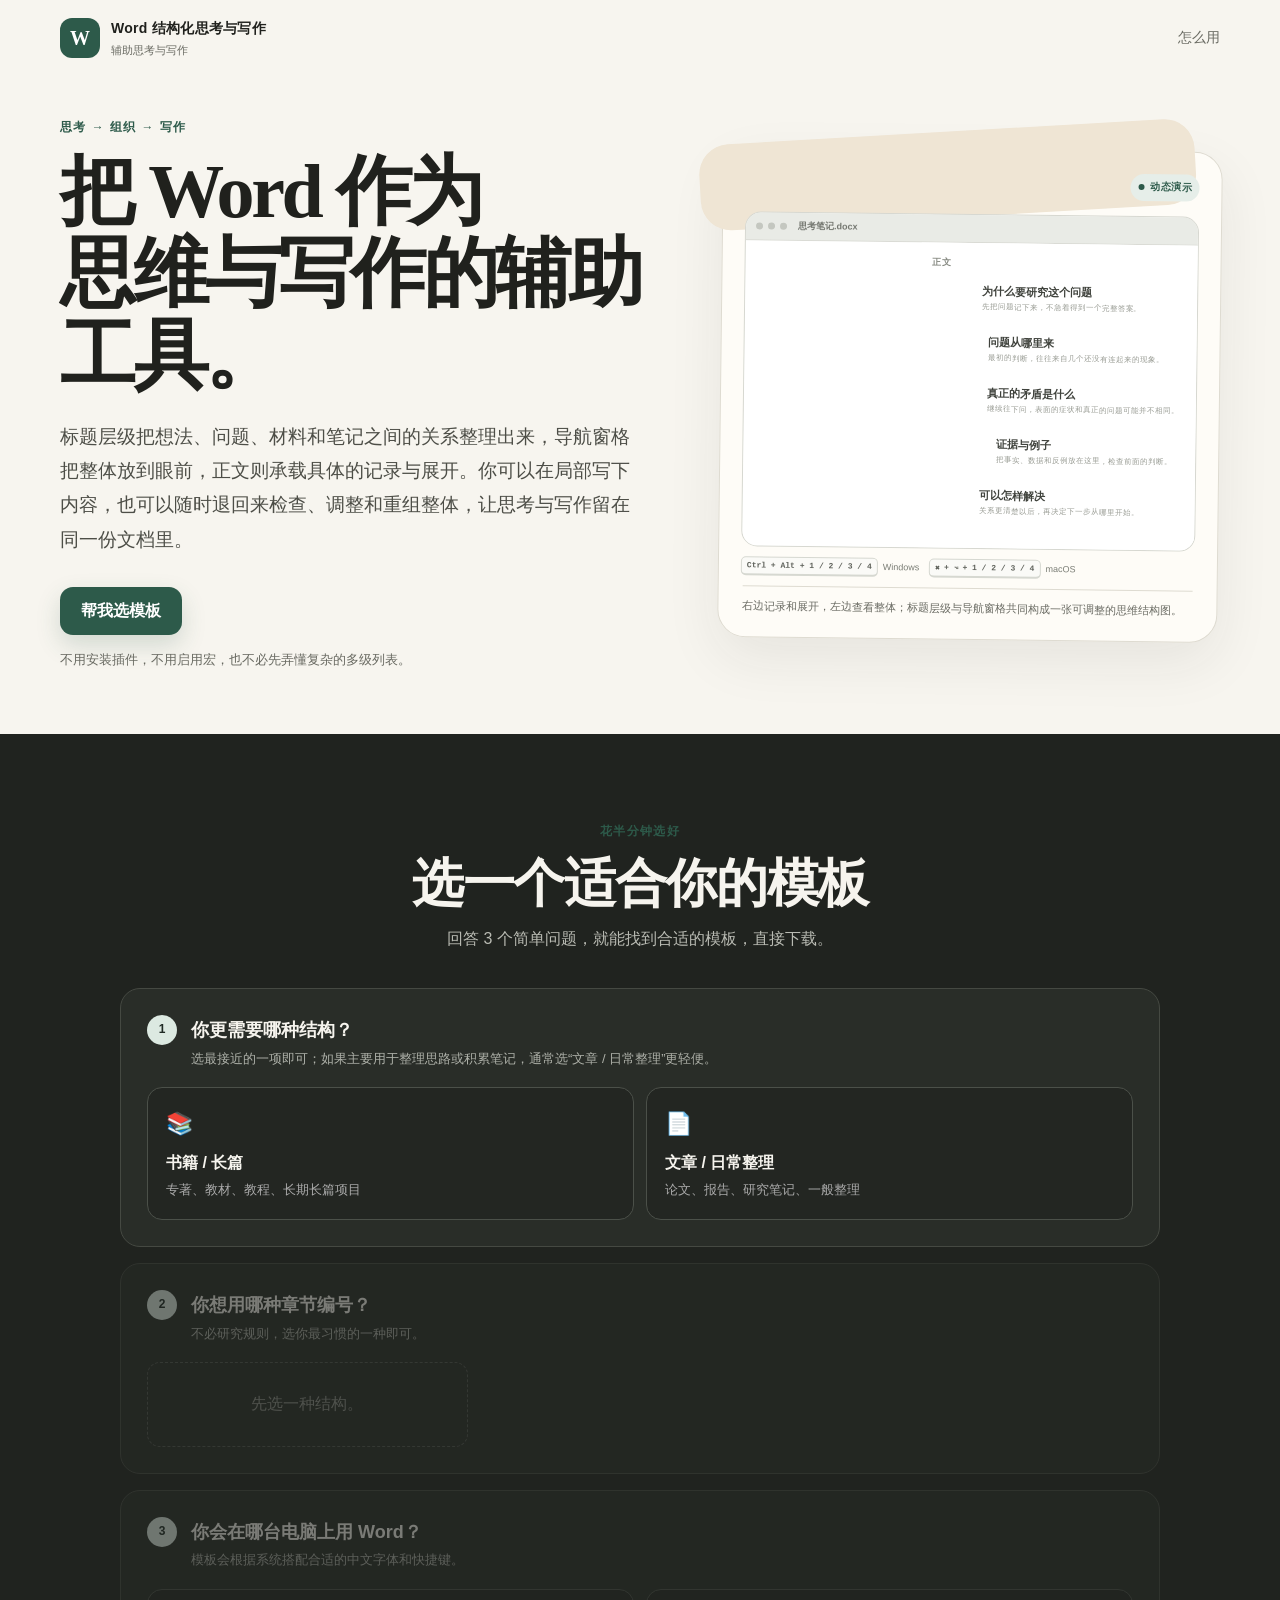
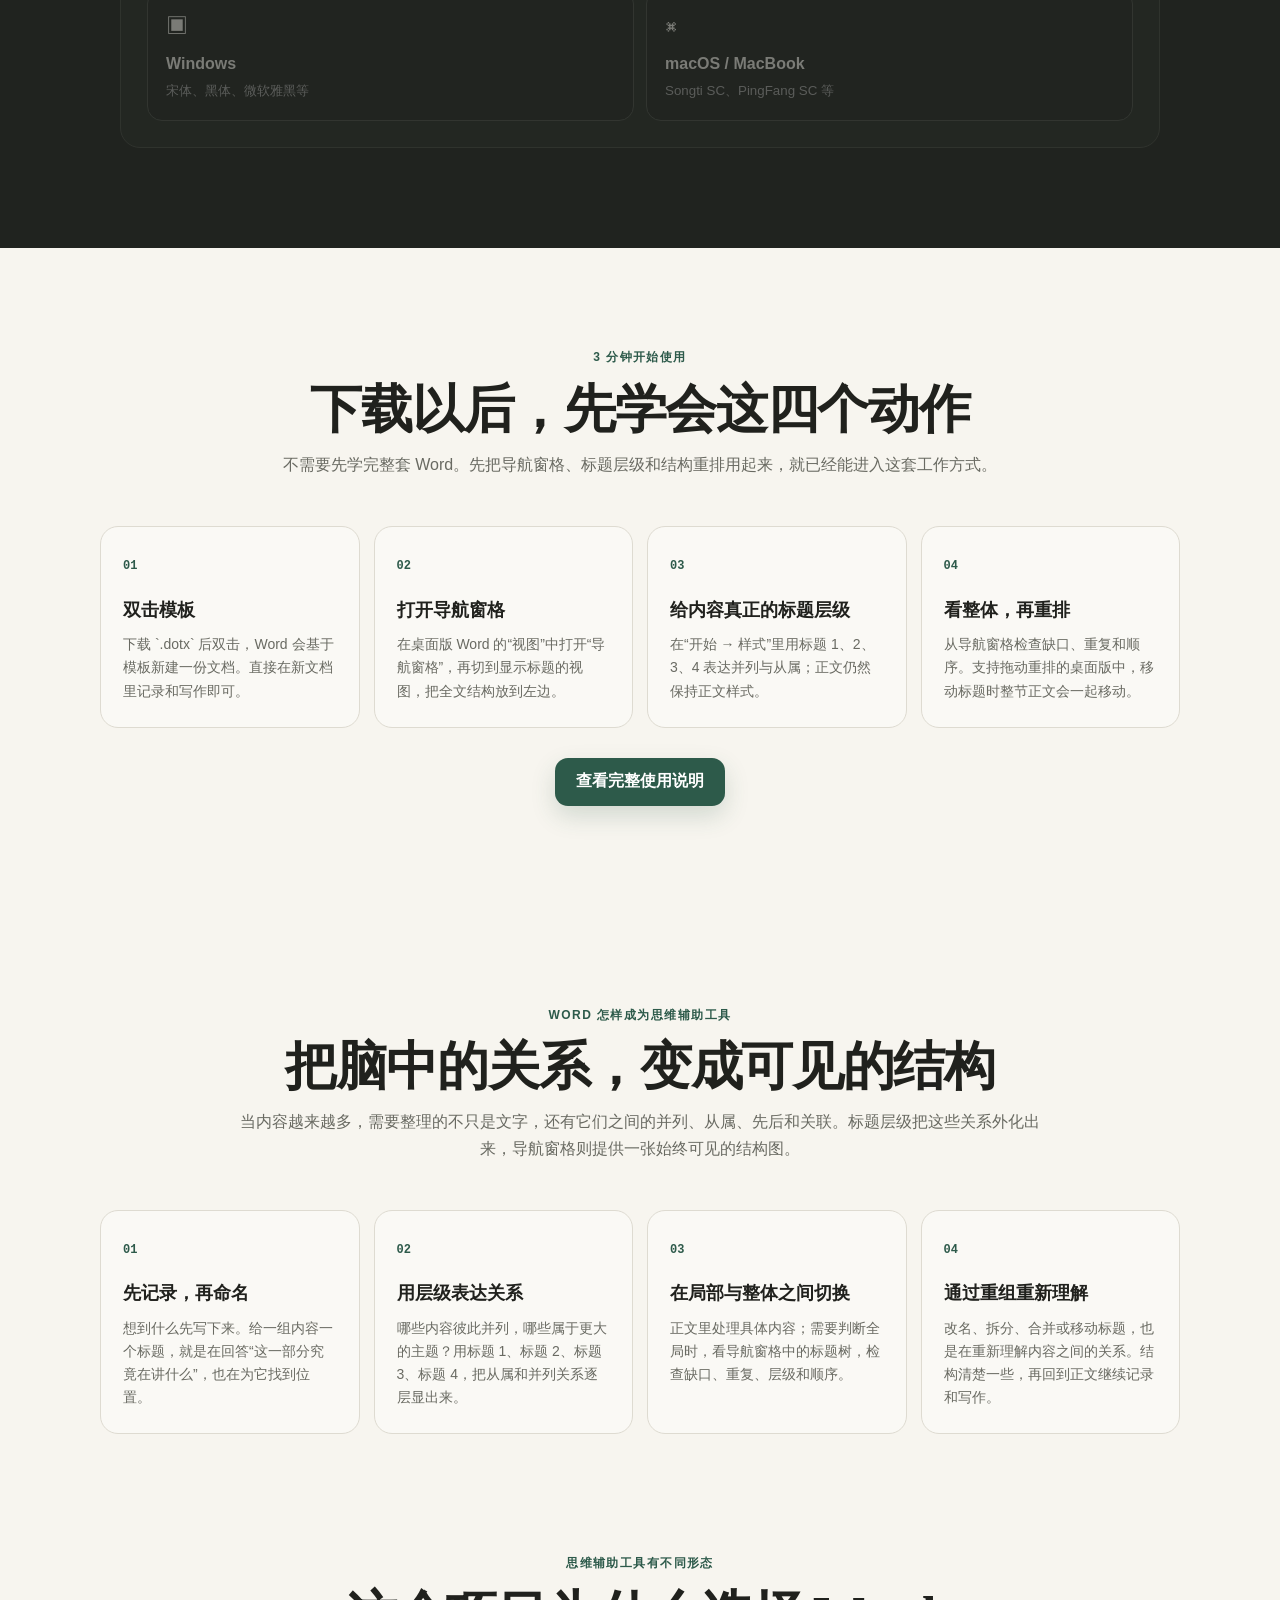
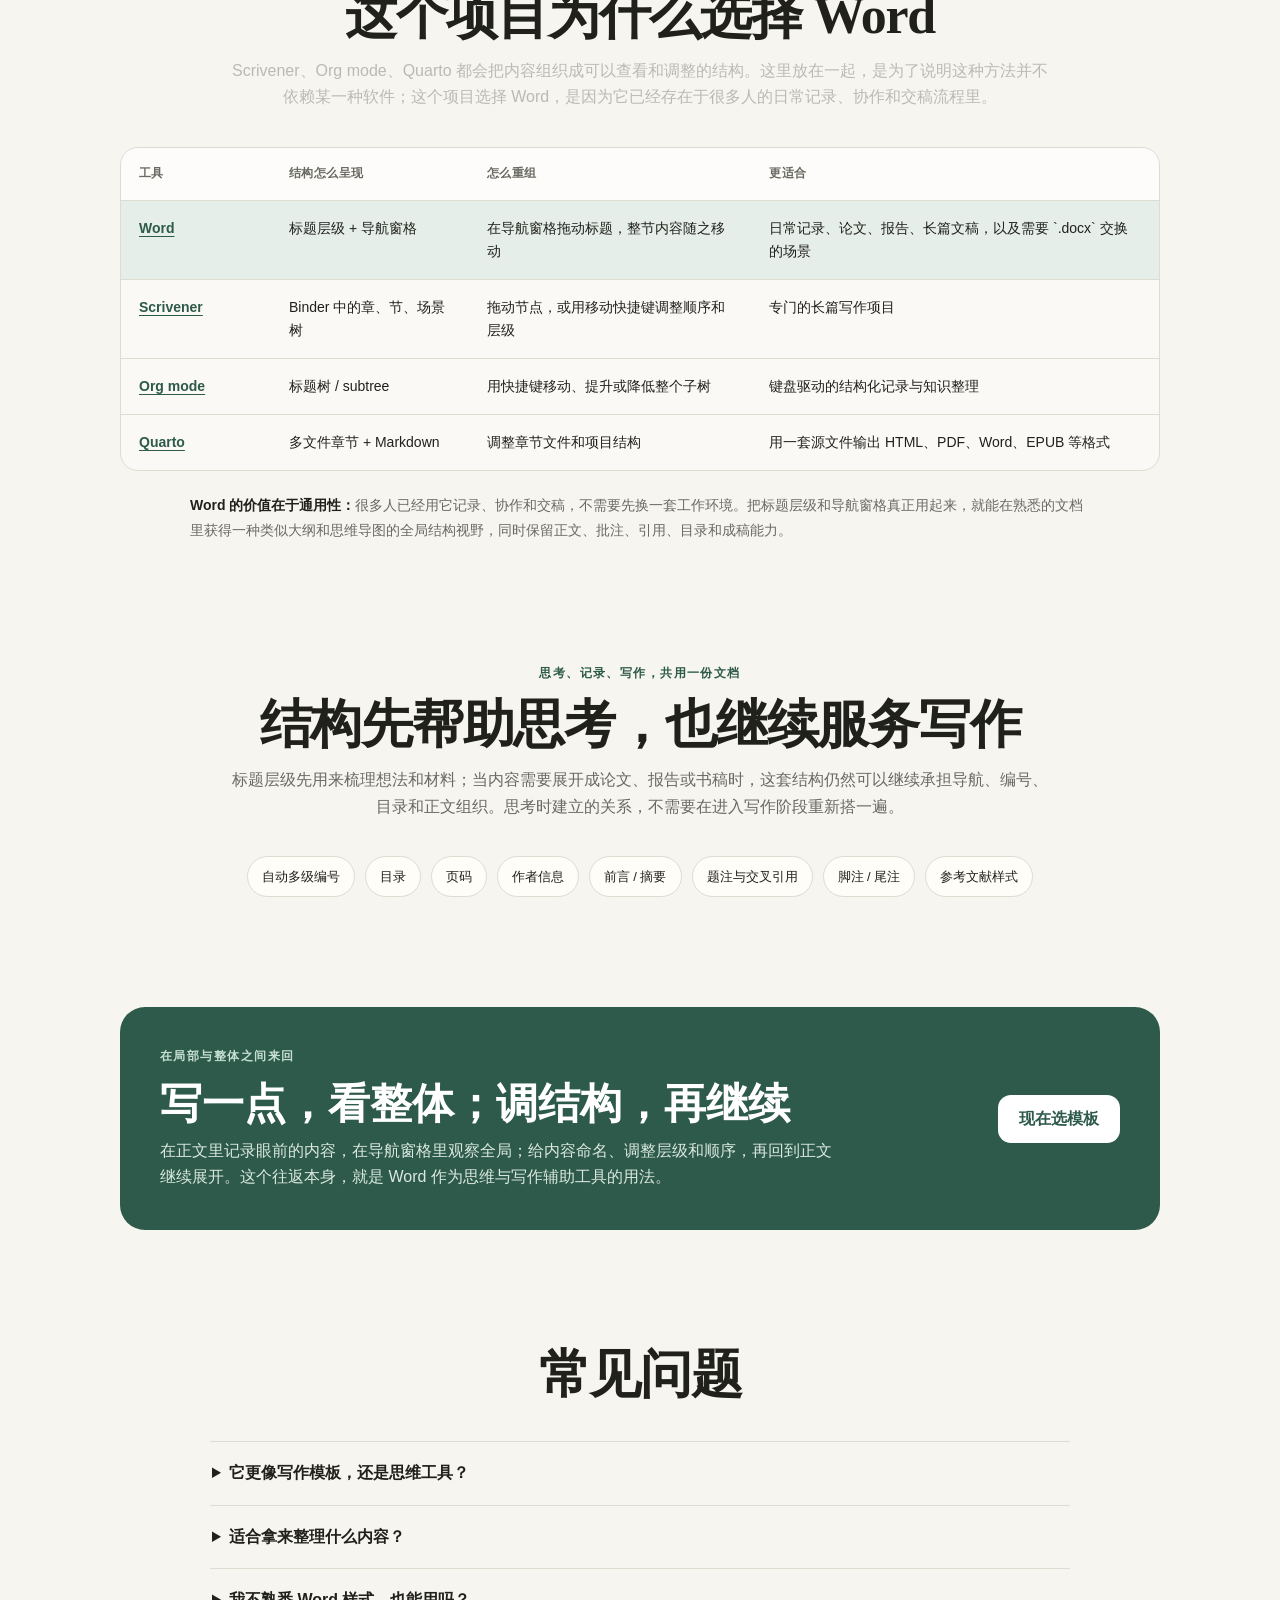
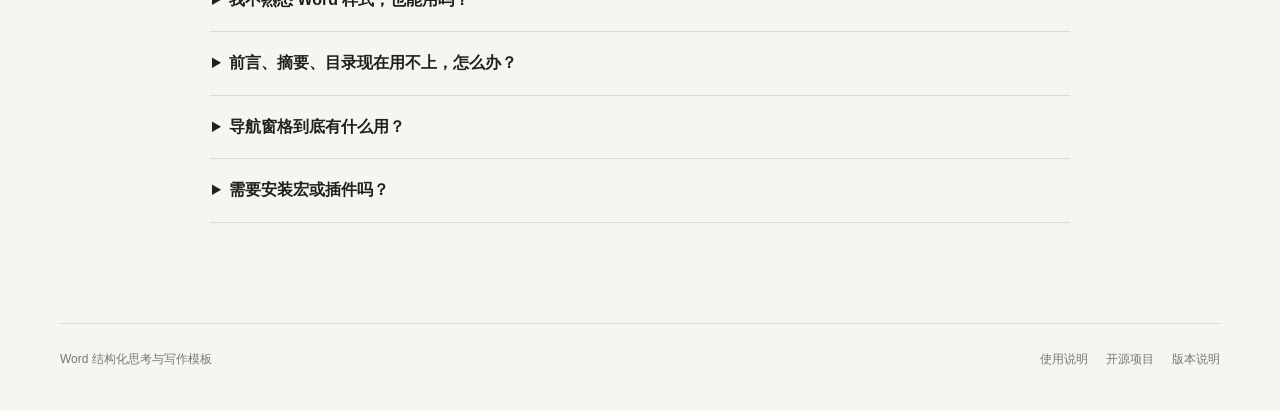
==== commit 629b3d4b: "Add a quick-start guide to the homepage" ====
--- a/site/index.html
+++ b/site/index.html
@@ -273,11 +273,28 @@
               <a class="btn primary" id="templateDownload" href="#">下载这个模板</a>
               <a class="btn quiet" id="packageDownload" href="#">下载整包</a>
             </div>
-            <p class="micro">下载 `.dotx` 后双击即可使用。Word 会以它为模板新建一份文档，原模板保持不变。</p>
+            <p class="micro">下载 `.dotx` 后双击即可使用。Word 会以它为模板新建一份文档，原模板保持不变。不会改动 Word 的全局模板或原有设置；模板中的样式和快捷键只随这个模板及其创建的文档使用。</p>
             <button class="reset" id="resetBtn" type="button">重新选择</button>
           </div>
           <div class="preview"><img id="resultImage" alt="所选编号方式预览" /></div>
         </section>
+      </div>
+    </section>
+
+    <section class="value" id="quickstart">
+      <div class="section-head compact">
+        <p class="eyebrow">3 分钟开始使用</p>
+        <h2>下载以后，先学会这四个动作</h2>
+        <p>不需要先学完整套 Word。先把导航窗格、标题层级和结构重排用起来，就已经能进入这套工作方式。</p>
+      </div>
+      <div class="value-grid">
+        <article><span>01</span><h3>双击模板</h3><p>下载 `.dotx` 后双击，Word 会基于模板新建一份文档。直接在新文档里记录和写作即可。</p></article>
+        <article><span>02</span><h3>打开导航窗格</h3><p>在桌面版 Word 的“视图”中打开“导航窗格”，再切到显示标题的视图，把全文结构放到左边。</p></article>
+        <article><span>03</span><h3>给内容真正的标题层级</h3><p>在“开始 → 样式”里用标题 1、2、3、4 表达并列与从属；正文仍然保持正文样式。</p></article>
+        <article><span>04</span><h3>看整体，再重排</h3><p>从导航窗格检查缺口、重复和顺序。支持拖动重排的桌面版中，移动标题时整节正文会一起移动。</p></article>
+      </div>
+      <div class="hero-actions" style="justify-content:center; margin-top:30px">
+        <a class="btn primary" href="./guide.html">查看完整使用说明</a>
       </div>
     </section>
 
@@ -368,7 +385,7 @@
 
   <footer>
     <span>Word 结构化思考与写作模板</span>
-    <span class="footer-links"><a href="https://github.com/SeekerThinker/word-writing-templates" rel="noreferrer">开源项目</a><a href="https://github.com/SeekerThinker/word-writing-templates/releases/latest" rel="noreferrer">版本说明</a></span>
+    <span class="footer-links"><a href="./guide.html">使用说明</a><a href="https://github.com/SeekerThinker/word-writing-templates" rel="noreferrer">开源项目</a><a href="https://github.com/SeekerThinker/word-writing-templates/releases/latest" rel="noreferrer">版本说明</a></span>
   </footer>
 
   <script src="./app.js"></script>
